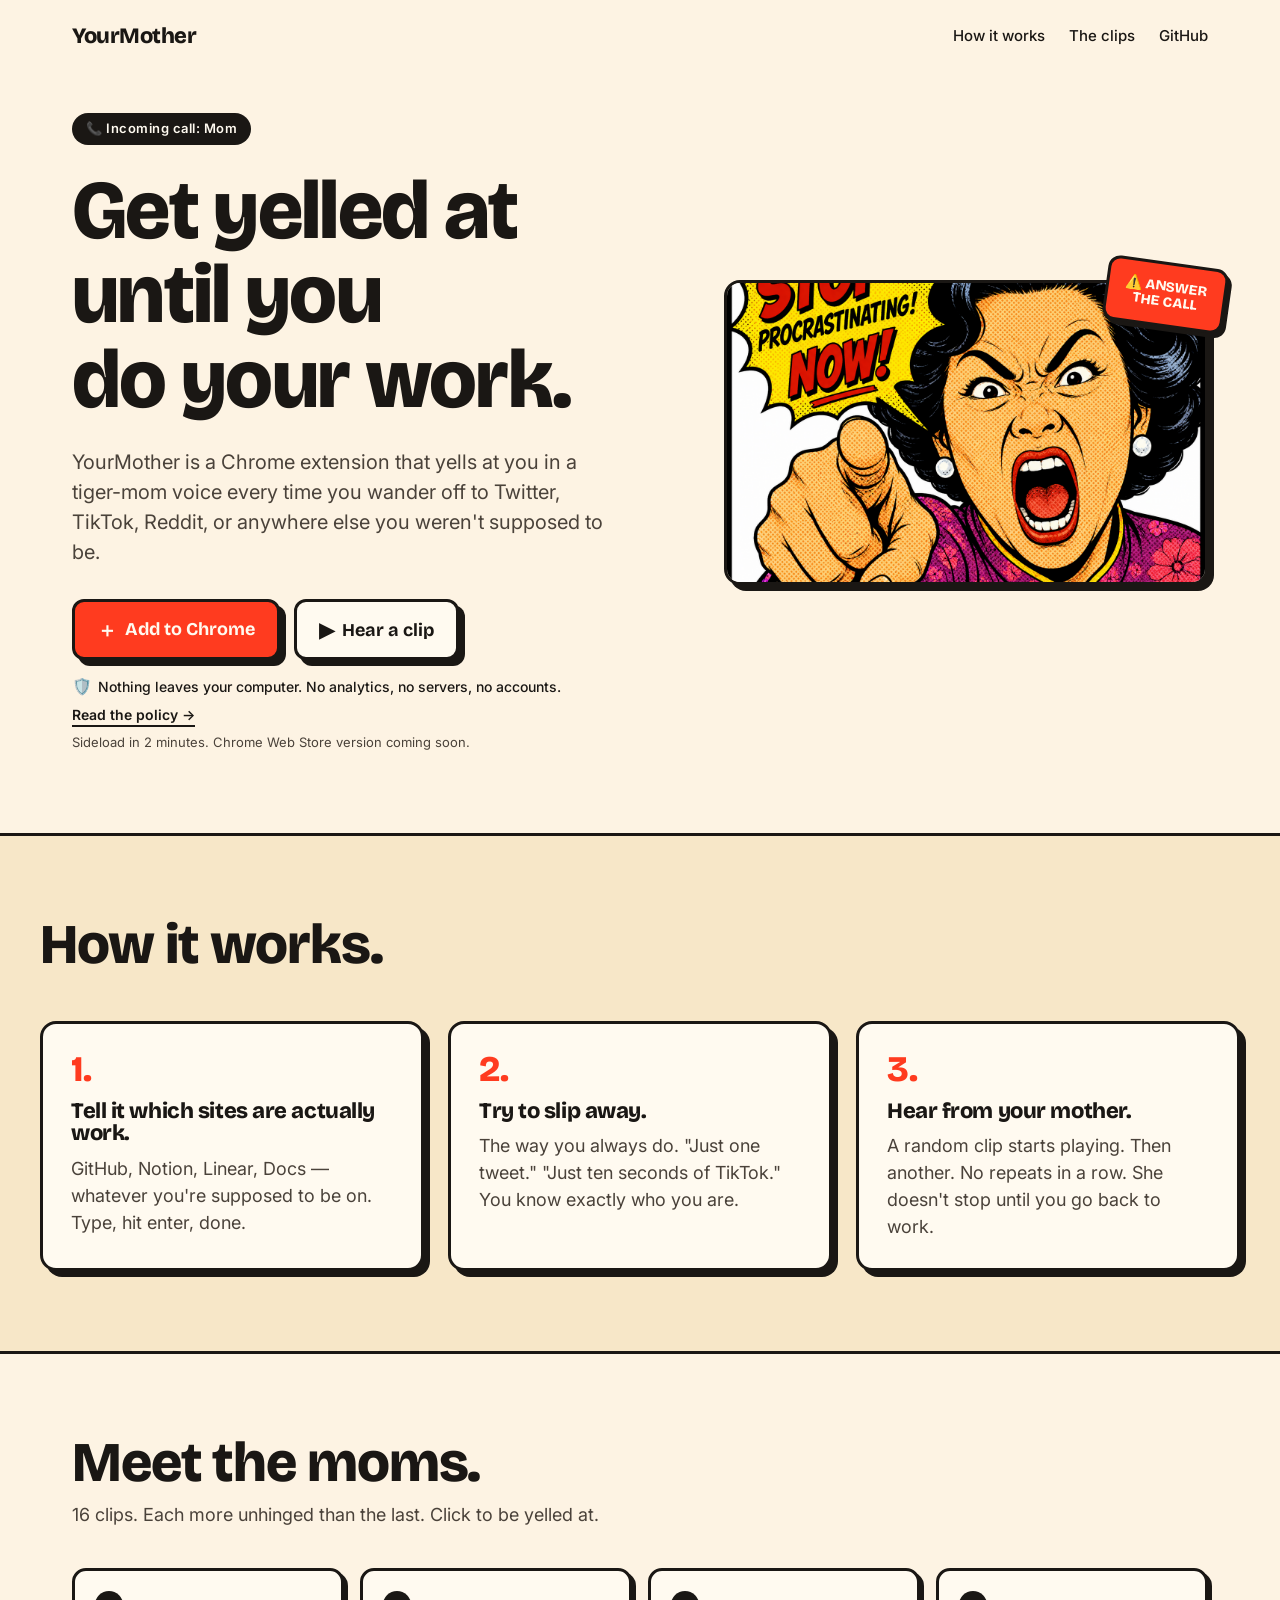
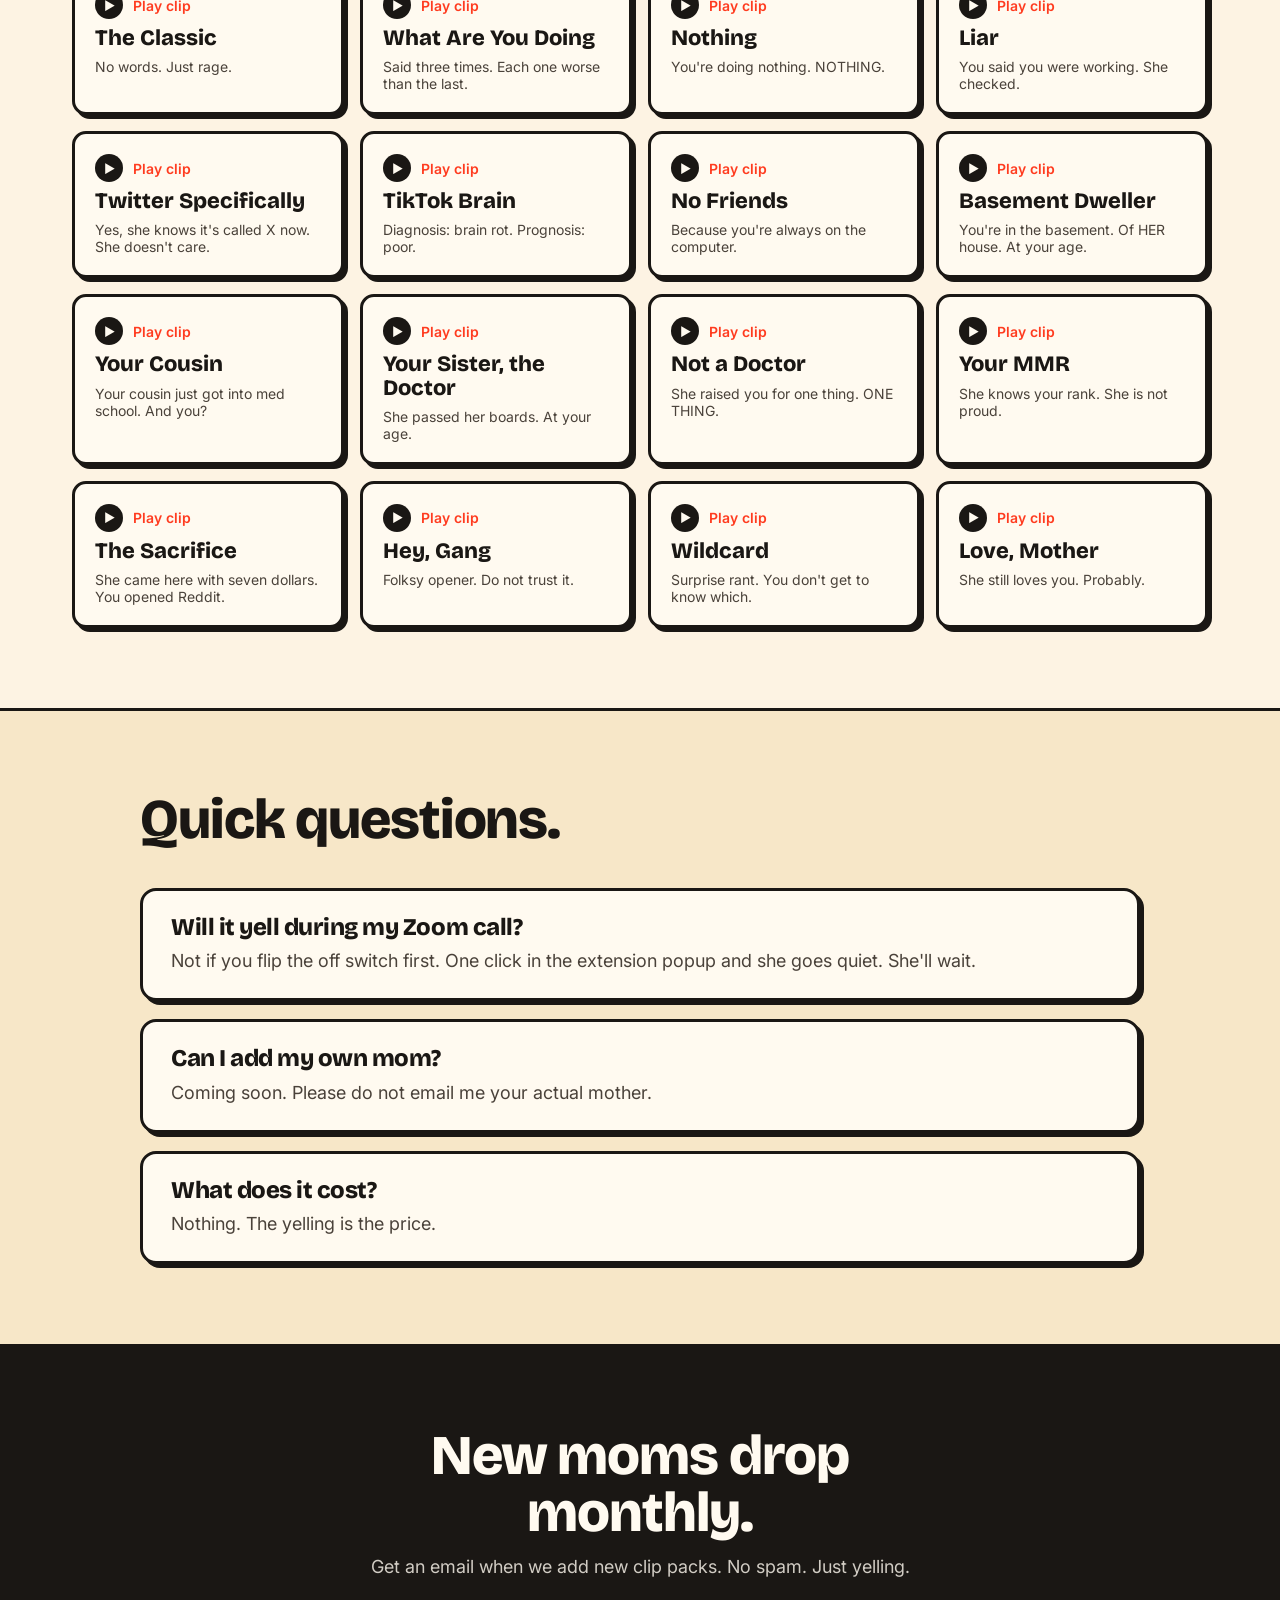
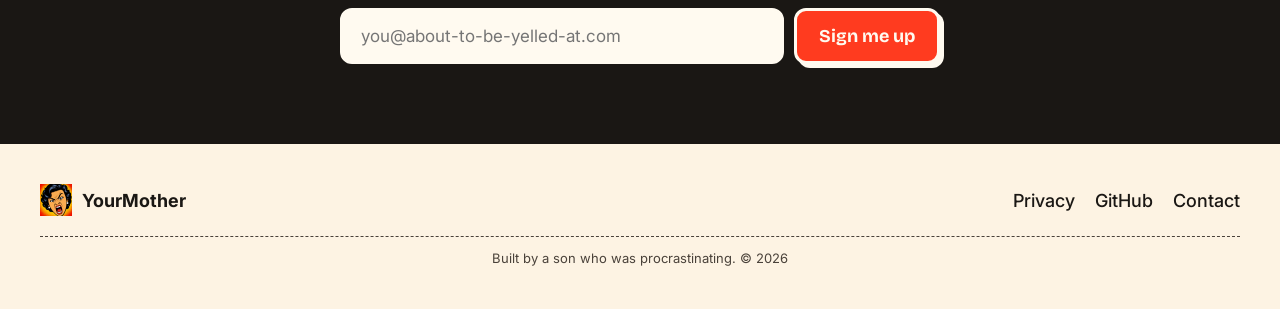
==== index.html @ dad6f98c "faq: swap 'is this real' for 'will it yell during my Zoom call' The 'is this real' question wasn't a" ====
<!doctype html>
<html lang="en">
<head>
  <meta charset="utf-8" />
  <meta name="viewport" content="width=device-width, initial-scale=1" />
  <title>YourMother — Get yelled at until you do your work</title>
  <meta name="description" content="A Chrome extension that yells at you in a tiger-mom voice every time you switch to Twitter, TikTok, Reddit, or anywhere else you weren't supposed to be." />

  <meta property="og:title" content="YourMother — Get yelled at until you do your work" />
  <meta property="og:description" content="A Chrome extension that yells at you in a tiger-mom voice whenever you wander off-task." />
  <meta property="og:image" content="img/og-image.png" />
  <meta property="og:type" content="website" />
  <meta name="twitter:card" content="summary_large_image" />

  <link rel="icon" type="image/png" href="img/favicon.png" />
  <link rel="preconnect" href="https://fonts.googleapis.com" />
  <link rel="preconnect" href="https://fonts.gstatic.com" crossorigin />
  <link href="https://fonts.googleapis.com/css2?family=Bricolage+Grotesque:opsz,wght@12..96,400;12..96,600;12..96,800&family=Inter:wght@400;500;600&display=swap" rel="stylesheet" />

  <link rel="stylesheet" href="styles.css" />
</head>
<body>

  <header class="nav">
    <a href="/" class="wordmark">YourMother</a>
    <nav class="nav-links">
      <a href="#how">How it works</a>
      <a href="#clips">The clips</a>
      <a href="https://github.com/romeohazel/yourmother" target="_blank" rel="noopener">GitHub</a>
    </nav>
  </header>

  <main>

    <section class="hero">
      <div class="hero-text">
        <div class="eyebrow">📞 Incoming call: Mom</div>
        <h1>Get yelled at until you<br/>do your work.</h1>
        <p class="lede">YourMother is a Chrome extension that yells at you in a tiger-mom voice every time you wander off to Twitter, TikTok, Reddit, or anywhere else you weren't supposed to be.</p>
        <div class="cta-row">
          <a class="btn btn-primary" href="https://github.com/romeohazel/yourmother/blob/main/INSTALL.md" target="_blank" rel="noopener">
            <span class="btn-icon">＋</span> Add to Chrome
          </a>
          <button class="btn btn-secondary" id="hero-play" type="button">
            <span class="btn-icon">▶</span> Hear a clip
          </button>
        </div>
        <p class="cta-reassure"><span class="shield">🛡️</span> Nothing leaves your computer. No analytics, no servers, no accounts. <a href="privacy.html">Read the policy →</a></p>
        <p class="cta-note">Sideload in 2 minutes. Chrome Web Store version coming soon.</p>
      </div>
      <div class="hero-art">
        <img src="img/screenshot.png" alt="YourMother extension popup showing approved sites list" />
        <div class="hero-sticker">⚠️ ANSWER<br/>THE CALL</div>
      </div>
    </section>

    <section class="how" id="how">
      <h2>How it works.</h2>
      <ol class="steps">
        <li>
          <span class="step-num">1.</span>
          <h3>Tell it which sites are actually work.</h3>
          <p>GitHub, Notion, Linear, Docs — whatever you're supposed to be on. Type, hit enter, done.</p>
        </li>
        <li>
          <span class="step-num">2.</span>
          <h3>Try to slip away.</h3>
          <p>The way you always do. "Just one tweet." "Just ten seconds of TikTok." You know exactly who you are.</p>
        </li>
        <li>
          <span class="step-num">3.</span>
          <h3>Hear from your mother.</h3>
          <p>A random clip starts playing. Then another. No repeats in a row. She doesn't stop until you go back to work.</p>
        </li>
      </ol>
    </section>

    <section class="clips" id="clips">
      <div class="clips-head">
        <h2>Meet the moms.</h2>
        <p>16 clips. Each more unhinged than the last. Click to be yelled at.</p>
      </div>
      <div class="clip-grid" id="clip-grid">
        <!-- populated by script.js -->
      </div>
    </section>

    <section class="faq" id="faq">
      <div class="faq-inner">
        <h2>Quick questions.</h2>
        <div class="faq-list">
          <div class="faq-item">
            <h3>Will it yell during my Zoom call?</h3>
            <p>Not if you flip the off switch first. One click in the extension popup and she goes quiet. She'll wait.</p>
          </div>
          <div class="faq-item">
            <h3>Can I add my own mom?</h3>
            <p>Coming soon. Please do not email me your actual mother.</p>
          </div>
          <div class="faq-item">
            <h3>What does it cost?</h3>
            <p>Nothing. The yelling is the price.</p>
          </div>
        </div>
      </div>
    </section>

    <section class="signup">
      <div class="signup-inner">
        <h2>New moms drop monthly.</h2>
        <p>Get an email when we add new clip packs. No spam. Just yelling.</p>
        <form id="signup-form" class="signup-form" novalidate>
          <label for="email" class="sr-only">Email address</label>
          <input id="email" name="email" type="email" placeholder="you@about-to-be-yelled-at.com" required />
          <button type="submit" class="btn btn-primary">Sign me up</button>
        </form>
        <p class="signup-success" id="signup-success" hidden>You're in the rotation. She'll be in touch.</p>
      </div>
    </section>

  </main>

  <footer class="footer">
    <div class="footer-inner">
      <div class="footer-brand">
        <img src="img/icon.png" alt="" width="32" height="32" />
        <span>YourMother</span>
      </div>
      <nav class="footer-links">
        <a href="privacy.html">Privacy</a>
        <a href="https://github.com/romeohazel/yourmother" target="_blank" rel="noopener">GitHub</a>
        <a href="mailto:romeobrwn06@gmail.com">Contact</a>
      </nav>
      <p class="footer-fineprint">Built by a son who was procrastinating. © <span id="year"></span></p>
    </div>
  </footer>

  <audio id="audio-player" preload="none"></audio>
  <script src="script.js" defer></script>
</body>
</html>
---- styles.css ----
:root {
  --cream: #fdf3e3;
  --cream-deep: #f7e7c8;
  --ink: #1a1714;
  --ink-soft: #4a423a;
  --alert: #ff3b1f;
  --alert-dark: #d52a10;
  --paper: #fffaf0;
  --rule: #1a1714;
  --shadow: 6px 6px 0 var(--ink);
}

* { box-sizing: border-box; }

html, body {
  margin: 0;
  padding: 0;
  background: var(--cream);
  color: var(--ink);
  font-family: "Inter", system-ui, -apple-system, "Segoe UI", sans-serif;
  font-size: 18px;
  line-height: 1.5;
  -webkit-font-smoothing: antialiased;
}

img { max-width: 100%; height: auto; display: block; }

a { color: var(--ink); text-decoration: underline; text-decoration-thickness: 2px; text-underline-offset: 3px; }
a:hover { color: var(--alert); }

h1, h2, h3 {
  font-family: "Bricolage Grotesque", "Inter", sans-serif;
  font-weight: 800;
  line-height: 1.02;
  letter-spacing: -0.02em;
  margin: 0;
}

.sr-only {
  position: absolute; width: 1px; height: 1px; padding: 0; margin: -1px;
  overflow: hidden; clip: rect(0,0,0,0); white-space: nowrap; border: 0;
}

/* ---------- nav ---------- */
.nav {
  display: flex;
  align-items: center;
  justify-content: space-between;
  padding: 20px 32px;
  max-width: 1200px;
  margin: 0 auto;
}
.wordmark {
  font-family: "Bricolage Grotesque", sans-serif;
  font-weight: 800;
  font-size: 22px;
  text-decoration: none;
  letter-spacing: -0.02em;
}
.nav-links { display: flex; gap: 24px; font-size: 15px; font-weight: 500; }
.nav-links a { text-decoration: none; }
.nav-links a:hover { color: var(--alert); }

/* ---------- hero ---------- */
.hero {
  max-width: 1200px;
  margin: 0 auto;
  padding: 40px 32px 80px;
  display: grid;
  grid-template-columns: 1.1fr 0.9fr;
  gap: 60px;
  align-items: center;
}
.eyebrow {
  display: inline-block;
  background: var(--ink);
  color: var(--paper);
  padding: 6px 14px;
  border-radius: 999px;
  font-size: 13px;
  font-weight: 600;
  letter-spacing: 0.04em;
  margin-bottom: 24px;
}
.hero h1 {
  font-size: clamp(48px, 6.5vw, 88px);
  margin-bottom: 24px;
}
.lede {
  font-size: 20px;
  color: var(--ink-soft);
  max-width: 540px;
  margin: 0 0 32px;
}
.cta-row {
  display: flex;
  flex-wrap: wrap;
  gap: 14px;
  margin-bottom: 14px;
}
.cta-reassure {
  display: flex;
  align-items: center;
  flex-wrap: wrap;
  gap: 6px;
  font-size: 14px;
  font-weight: 500;
  color: var(--ink);
  margin: 0 0 6px;
  max-width: 540px;
}
.cta-reassure .shield { font-size: 16px; }
.cta-reassure a {
  text-decoration: none;
  border-bottom: 2px solid var(--ink);
  font-weight: 600;
}
.cta-reassure a:hover { color: var(--alert); border-color: var(--alert); }

.cta-note {
  font-size: 13px;
  color: var(--ink-soft);
  margin: 0;
}

.btn {
  display: inline-flex;
  align-items: center;
  gap: 8px;
  font-family: "Bricolage Grotesque", sans-serif;
  font-size: 18px;
  font-weight: 700;
  padding: 14px 22px;
  border: 3px solid var(--ink);
  border-radius: 12px;
  cursor: pointer;
  text-decoration: none;
  transition: transform 0.08s ease, box-shadow 0.08s ease;
  box-shadow: var(--shadow);
  background: var(--paper);
  color: var(--ink);
}
.btn:hover { transform: translate(-2px, -2px); box-shadow: 8px 8px 0 var(--ink); color: var(--ink); }
.btn:active { transform: translate(2px, 2px); box-shadow: 2px 2px 0 var(--ink); }
.btn-primary { background: var(--alert); color: var(--paper); }
.btn-primary:hover { color: var(--paper); background: var(--alert-dark); }
.btn-secondary { background: var(--paper); }
.btn-icon { font-size: 20px; line-height: 1; }

.hero-art {
  position: relative;
}
.hero-art img {
  border: 3px solid var(--ink);
  border-radius: 16px;
  box-shadow: var(--shadow);
  background: var(--paper);
}
.hero-sticker {
  position: absolute;
  top: -18px;
  right: -18px;
  background: var(--alert);
  color: var(--paper);
  font-family: "Bricolage Grotesque", sans-serif;
  font-weight: 800;
  font-size: 14px;
  text-align: center;
  padding: 14px 16px;
  border: 3px solid var(--ink);
  border-radius: 12px;
  transform: rotate(8deg);
  box-shadow: 4px 4px 0 var(--ink);
  line-height: 1.1;
}

/* ---------- how it works ---------- */
.how {
  background: var(--cream-deep);
  border-top: 3px solid var(--ink);
  border-bottom: 3px solid var(--ink);
  padding: 80px 32px;
}
.how h2 {
  font-size: clamp(36px, 4.5vw, 56px);
  margin: 0 auto 48px;
  max-width: 1200px;
}
.steps {
  list-style: none;
  padding: 0;
  margin: 0 auto;
  max-width: 1200px;
  display: grid;
  grid-template-columns: repeat(3, 1fr);
  gap: 24px;
}
.steps li {
  background: var(--paper);
  border: 3px solid var(--ink);
  border-radius: 16px;
  padding: 28px;
  box-shadow: var(--shadow);
}
.step-num {
  display: inline-block;
  font-family: "Bricolage Grotesque", sans-serif;
  font-weight: 800;
  font-size: 36px;
  color: var(--alert);
  line-height: 1;
  margin-bottom: 12px;
}
.steps h3 { font-size: 22px; margin: 0 0 10px; }
.steps p { margin: 0; color: var(--ink-soft); }

/* ---------- clips ---------- */
.clips { max-width: 1200px; margin: 0 auto; padding: 80px 32px; }
.clips-head { margin-bottom: 40px; }
.clips-head h2 { font-size: clamp(36px, 4.5vw, 56px); margin-bottom: 10px; }
.clips-head p { color: var(--ink-soft); margin: 0; }
.clip-grid {
  display: grid;
  grid-template-columns: repeat(4, 1fr);
  gap: 16px;
}
.clip-card {
  background: var(--paper);
  border: 3px solid var(--ink);
  border-radius: 14px;
  padding: 20px;
  text-align: left;
  cursor: pointer;
  font-family: inherit;
  color: inherit;
  box-shadow: 4px 4px 0 var(--ink);
  transition: transform 0.08s ease, box-shadow 0.08s ease, background 0.15s ease;
  display: flex;
  flex-direction: column;
  gap: 8px;
  min-height: 140px;
}
.clip-card:hover { transform: translate(-2px, -2px); box-shadow: 6px 6px 0 var(--ink); }
.clip-card:active { transform: translate(2px, 2px); box-shadow: 2px 2px 0 var(--ink); }
.clip-card.playing { background: var(--alert); color: var(--paper); }
.clip-card .play-row {
  display: flex;
  align-items: center;
  gap: 10px;
  font-size: 14px;
  font-weight: 600;
  color: var(--alert);
}
.clip-card.playing .play-row { color: var(--paper); }
.clip-card .play-icon {
  width: 28px;
  height: 28px;
  border-radius: 999px;
  background: var(--ink);
  color: var(--paper);
  display: inline-flex;
  align-items: center;
  justify-content: center;
  font-size: 12px;
}
.clip-card.playing .play-icon { background: var(--paper); color: var(--alert); }
.clip-title { font-family: "Bricolage Grotesque", sans-serif; font-weight: 800; font-size: 22px; line-height: 1.05; }
.clip-teaser { font-size: 14px; color: var(--ink-soft); margin: 0; }
.clip-card.playing .clip-teaser { color: var(--paper); opacity: 0.9; }

/* ---------- faq ---------- */
.faq {
  background: var(--cream-deep);
  border-top: 3px solid var(--ink);
  border-bottom: 3px solid var(--ink);
  padding: 80px 32px;
}
.faq-inner { max-width: 1000px; margin: 0 auto; }
.faq h2 { font-size: clamp(36px, 4.5vw, 56px); margin: 0 0 40px; }
.faq-list { display: flex; flex-direction: column; gap: 18px; }
.faq-item {
  background: var(--paper);
  border: 3px solid var(--ink);
  border-radius: 16px;
  padding: 24px 28px;
  box-shadow: 4px 4px 0 var(--ink);
}
.faq-item h3 { font-size: 24px; margin: 0 0 8px; }
.faq-item p { margin: 0; color: var(--ink-soft); }
.faq-item code { background: var(--cream-deep); padding: 1px 6px; border-radius: 4px; font-size: 0.9em; }

/* ---------- signup ---------- */
.signup {
  background: var(--ink);
  color: var(--paper);
  padding: 80px 32px;
  text-align: center;
}
.signup-inner { max-width: 600px; margin: 0 auto; }
.signup h2 { font-size: clamp(36px, 4.5vw, 56px); margin-bottom: 12px; }
.signup p { margin: 0 0 28px; opacity: 0.8; }
.signup-form { display: flex; gap: 10px; flex-wrap: wrap; justify-content: center; }
.signup-form input[type="email"] {
  flex: 1 1 280px;
  font-family: inherit;
  font-size: 17px;
  padding: 14px 18px;
  border: 3px solid var(--paper);
  border-radius: 12px;
  background: var(--paper);
  color: var(--ink);
}
.signup-form input[type="email"]:focus { outline: 3px solid var(--alert); outline-offset: 2px; }
.signup-form .btn { box-shadow: 4px 4px 0 var(--paper); border-color: var(--paper); }
.signup-form .btn:hover { box-shadow: 6px 6px 0 var(--paper); }
.signup-success { margin-top: 20px; font-weight: 600; color: var(--alert); }

/* ---------- footer ---------- */
.footer { padding: 40px 32px; }
.footer-inner {
  max-width: 1200px;
  margin: 0 auto;
  display: flex;
  flex-wrap: wrap;
  align-items: center;
  justify-content: space-between;
  gap: 20px;
}
.footer-brand { display: flex; align-items: center; gap: 10px; font-weight: 700; }
.footer-links { display: flex; gap: 20px; }
.footer-links a { text-decoration: none; font-weight: 500; }
.footer-fineprint { font-size: 13px; color: var(--ink-soft); width: 100%; margin: 0; text-align: center; padding-top: 12px; border-top: 1px dashed var(--ink-soft); }

/* ---------- responsive ---------- */
@media (max-width: 900px) {
  .hero { grid-template-columns: 1fr; gap: 40px; padding-top: 20px; padding-bottom: 60px; }
  .hero-art { order: -1; max-width: 420px; }
  .hero-sticker { right: 10px; top: -14px; }
  .steps { grid-template-columns: 1fr; }
  .clip-grid { grid-template-columns: repeat(2, 1fr); }
}

@media (max-width: 540px) {
  body { font-size: 17px; }
  .nav { padding: 16px 20px; }
  .nav-links { gap: 14px; font-size: 14px; }
  .hero { padding: 20px 20px 50px; }
  .hero h1 br { display: none; }
  .how, .clips, .signup { padding-left: 20px; padding-right: 20px; padding-top: 60px; padding-bottom: 60px; }
  .clip-grid { grid-template-columns: 1fr; }
  .footer { padding: 30px 20px; }
}
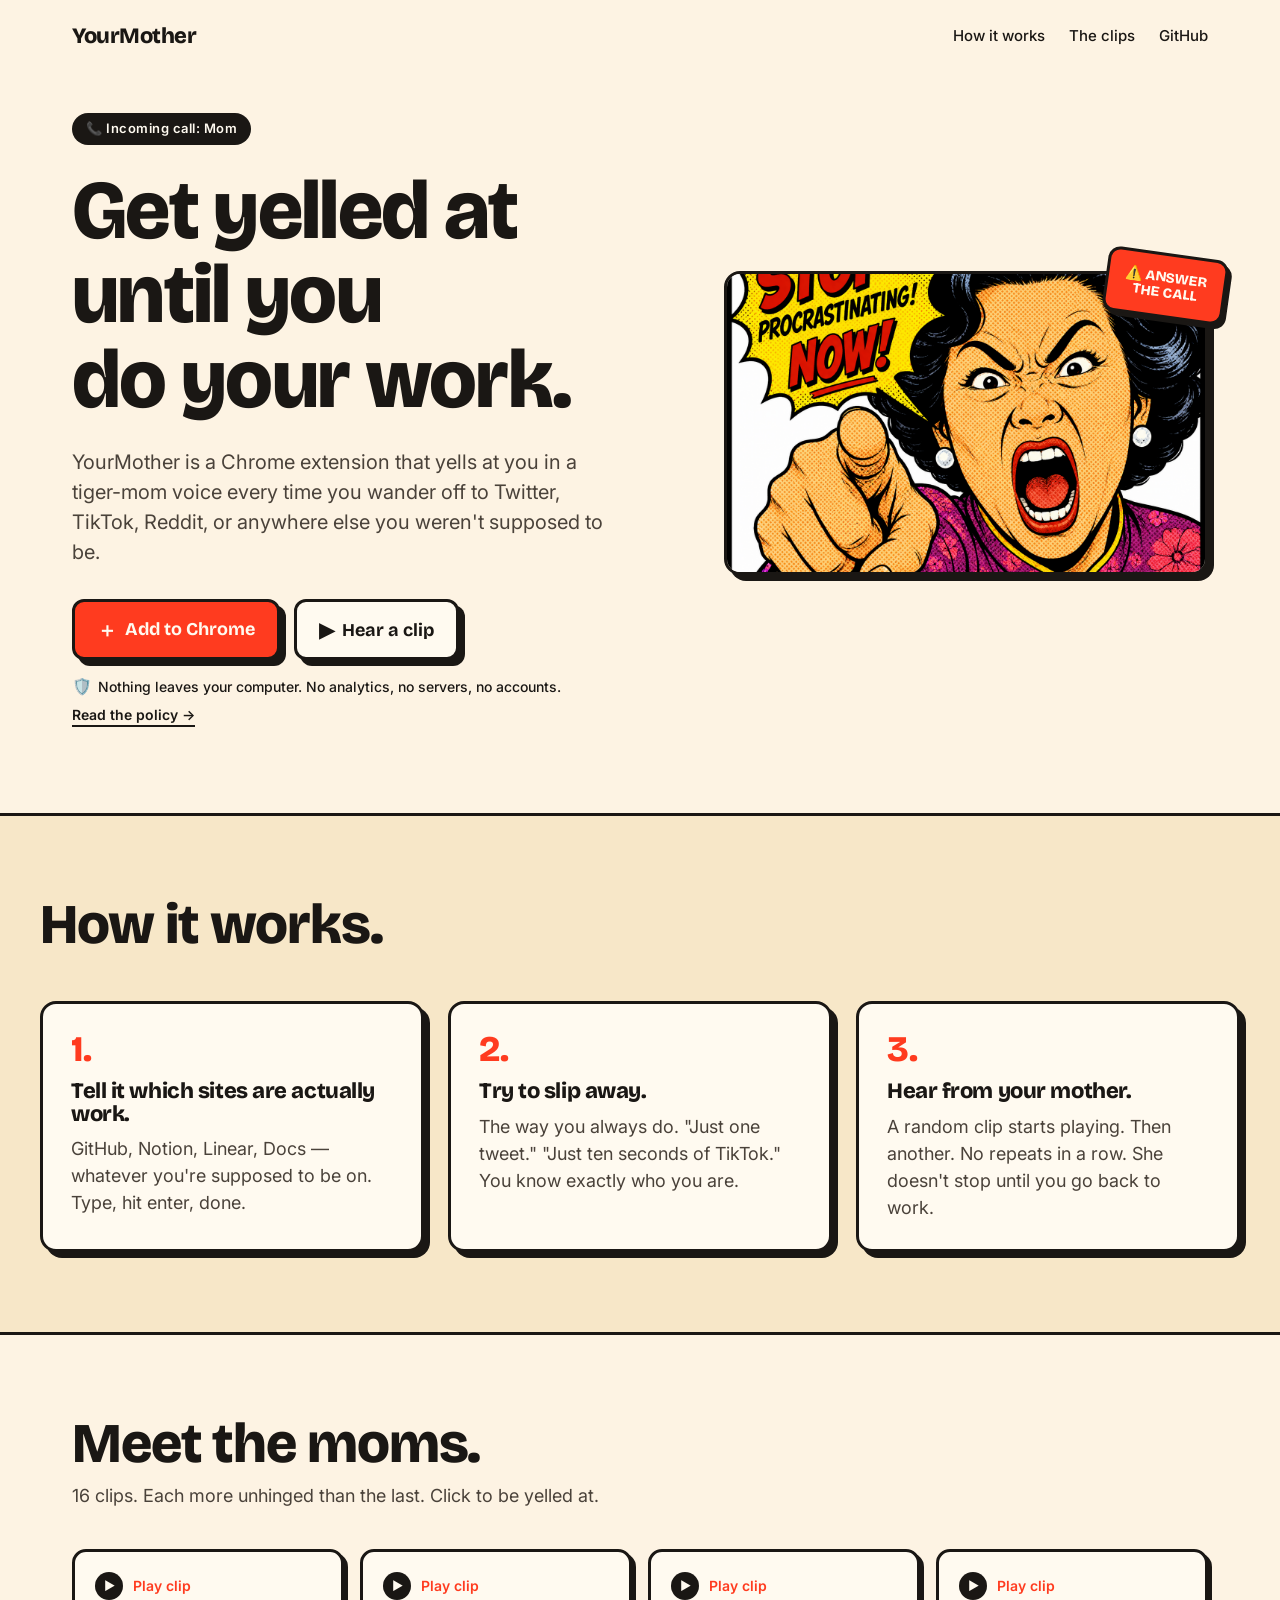
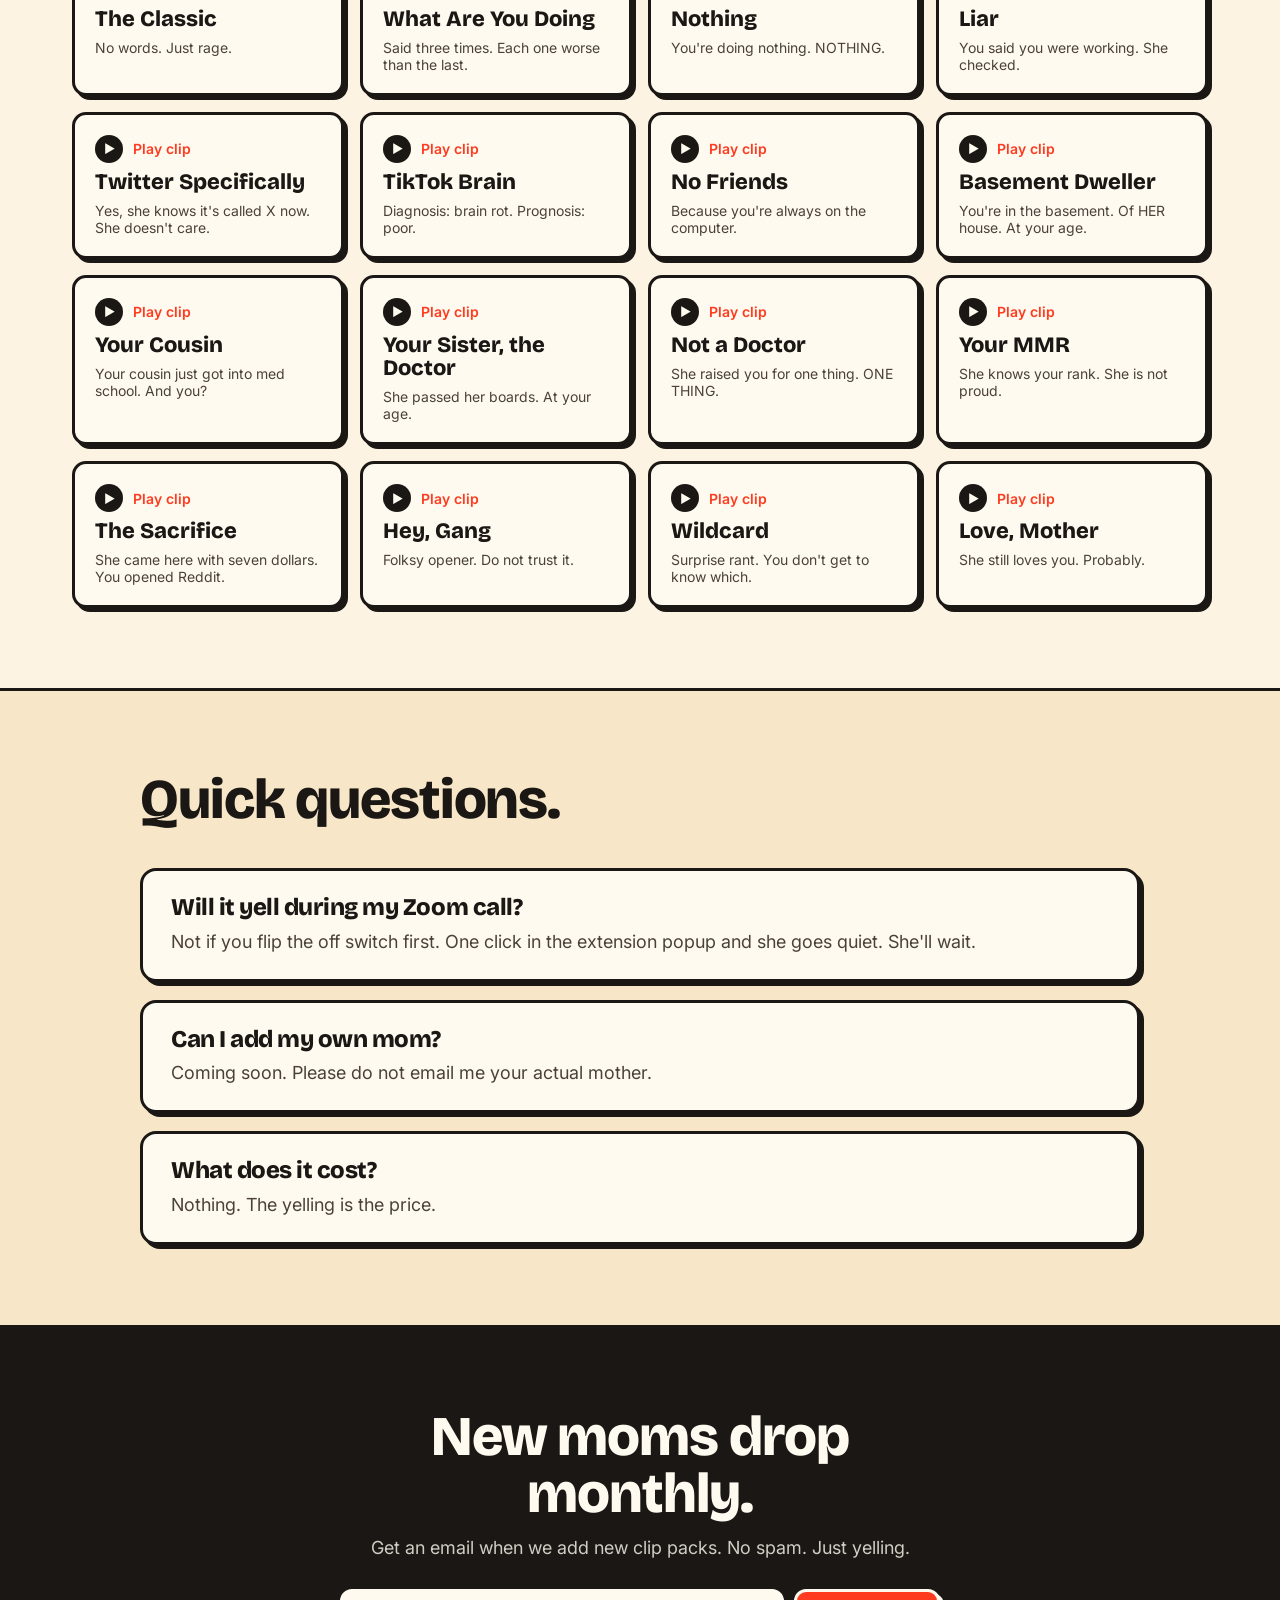
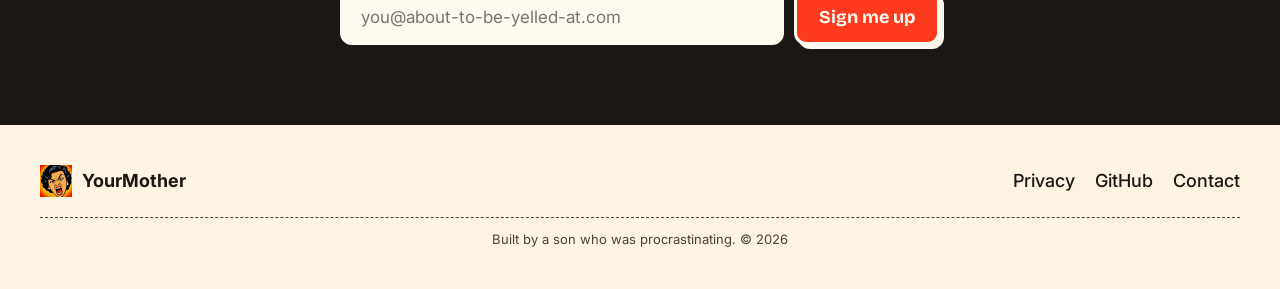
==== commit 24e25a55: "hero: wire Add to Chrome CTA to Chrome Web Store listing, remove coming-soon note Co-Authored-By: Cl" ====
--- a/index.html
+++ b/index.html
@@ -38,7 +38,7 @@
         <h1>Get yelled at until you<br/>do your work.</h1>
         <p class="lede">YourMother is a Chrome extension that yells at you in a tiger-mom voice every time you wander off to Twitter, TikTok, Reddit, or anywhere else you weren't supposed to be.</p>
         <div class="cta-row">
-          <a class="btn btn-primary" href="https://github.com/romeohazel/yourmother/blob/main/INSTALL.md" target="_blank" rel="noopener">
+          <a class="btn btn-primary" href="https://chromewebstore.google.com/detail/yourmother/naccpanjmihopbdikkeaojgdabinmkkk" target="_blank" rel="noopener">
             <span class="btn-icon">＋</span> Add to Chrome
           </a>
           <button class="btn btn-secondary" id="hero-play" type="button">
@@ -46,7 +46,6 @@
           </button>
         </div>
         <p class="cta-reassure"><span class="shield">🛡️</span> Nothing leaves your computer. No analytics, no servers, no accounts. <a href="privacy.html">Read the policy →</a></p>
-        <p class="cta-note">Sideload in 2 minutes. Chrome Web Store version coming soon.</p>
       </div>
       <div class="hero-art">
         <img src="img/screenshot.png" alt="YourMother extension popup showing approved sites list" />
--- a/styles.css
+++ b/styles.css
@@ -21,7 +21,12 @@
   font-size: 18px;
   line-height: 1.5;
   -webkit-font-smoothing: antialiased;
-}
+  scrollbar-width: none;
+  -ms-overflow-style: none;
+}
+
+html::-webkit-scrollbar,
+body::-webkit-scrollbar { display: none; }
 
 img { max-width: 100%; height: auto; display: block; }
 
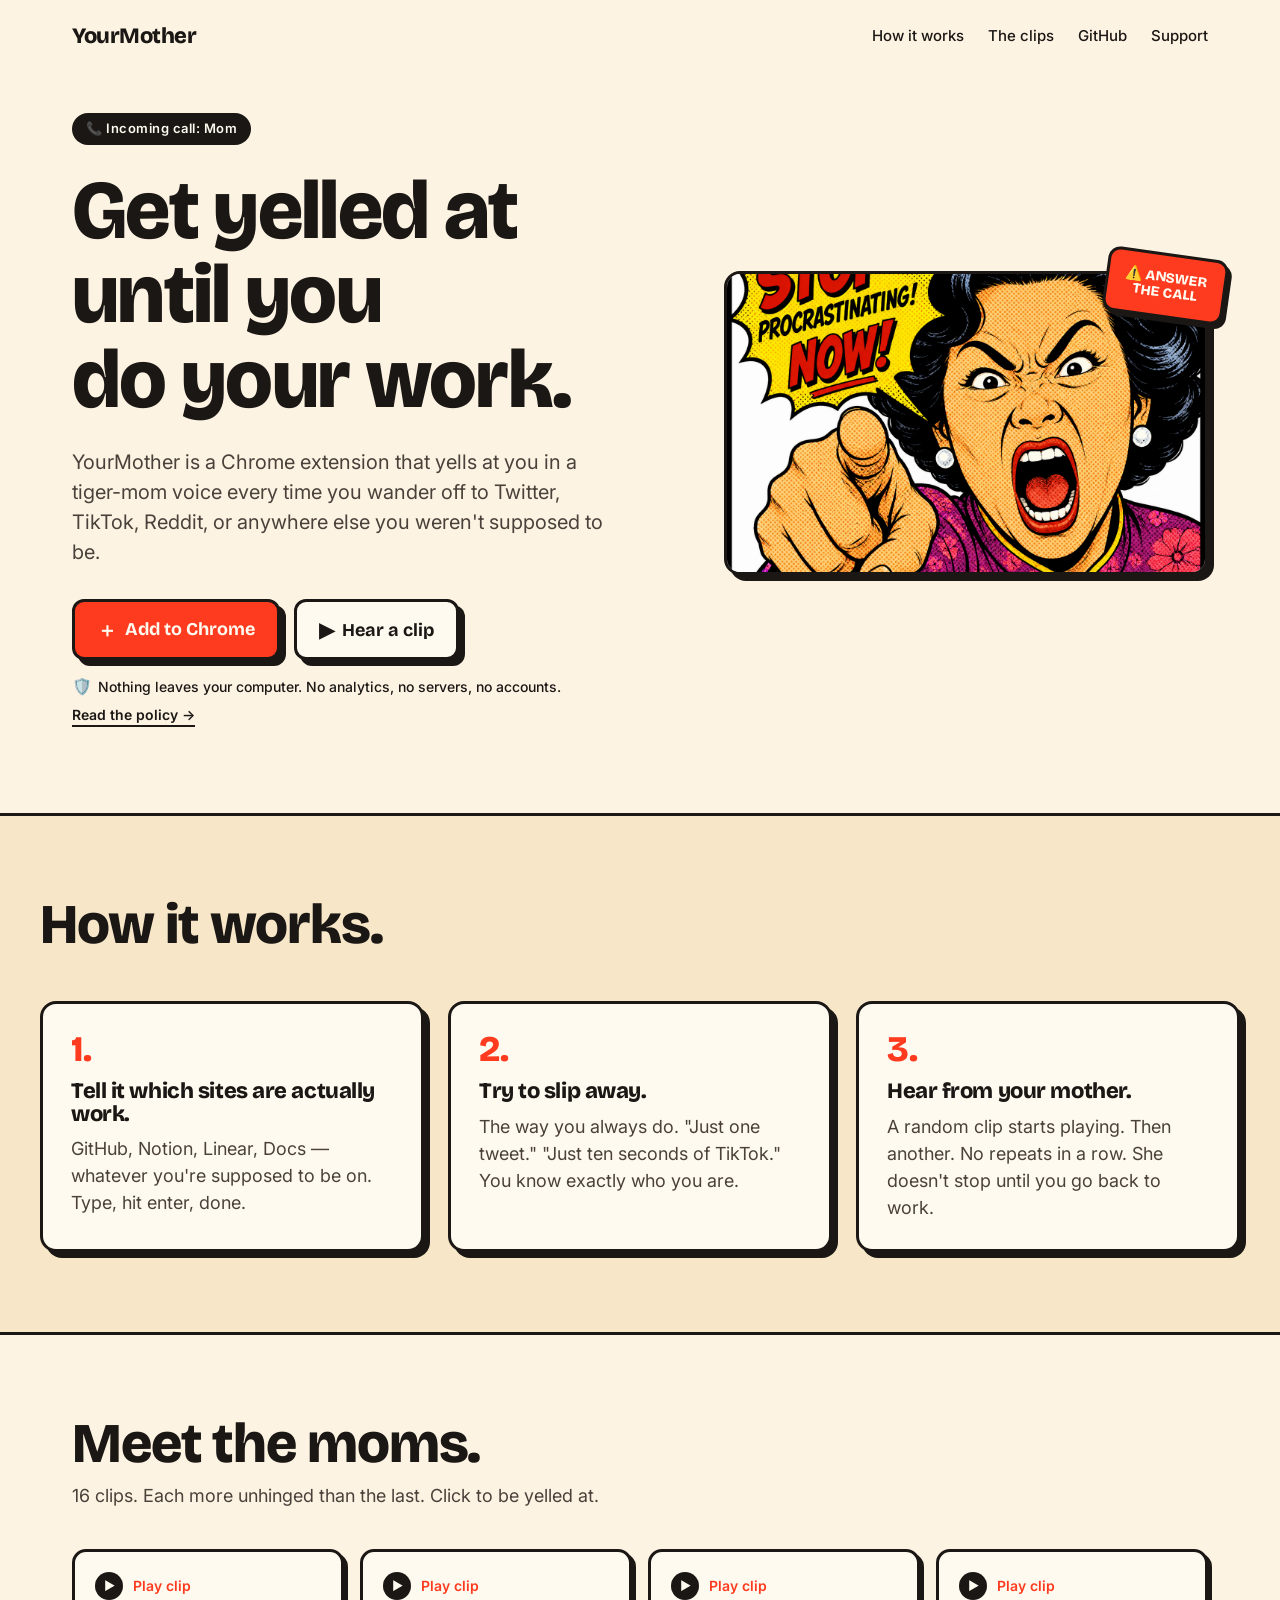
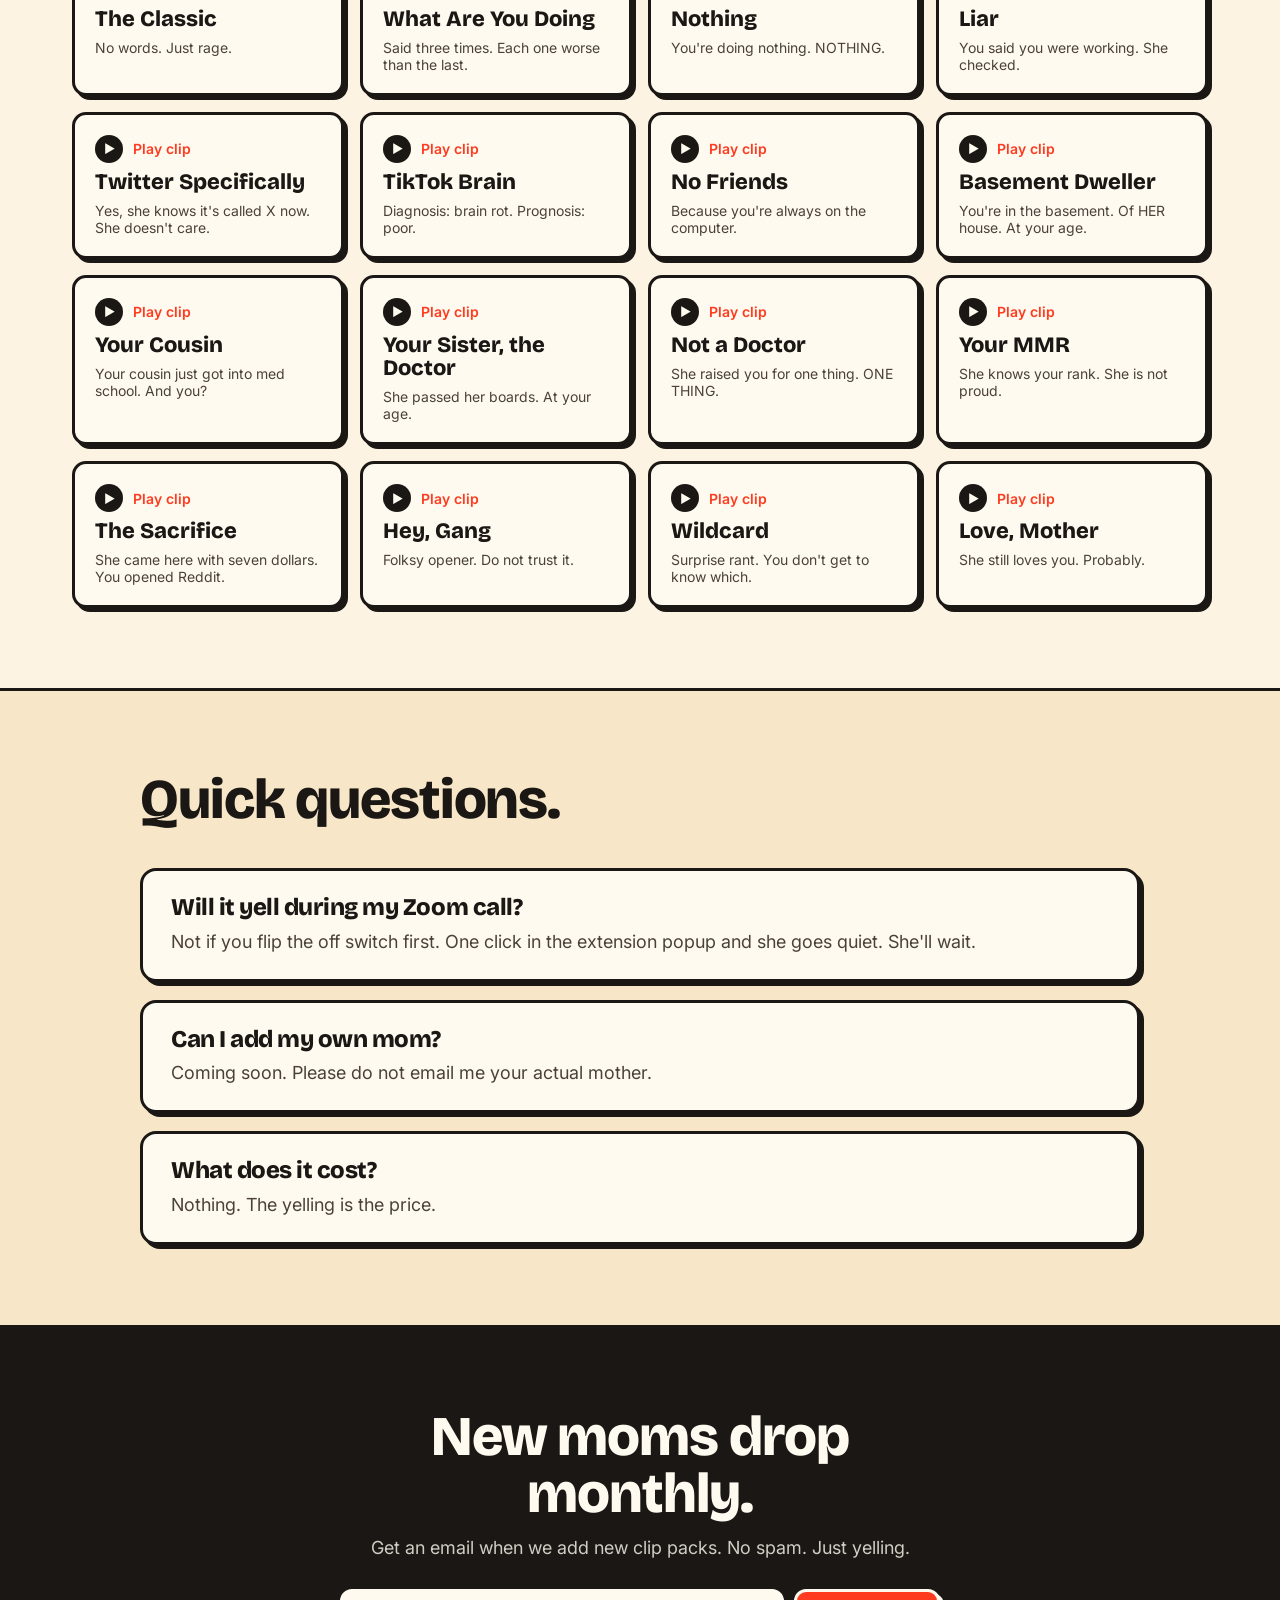
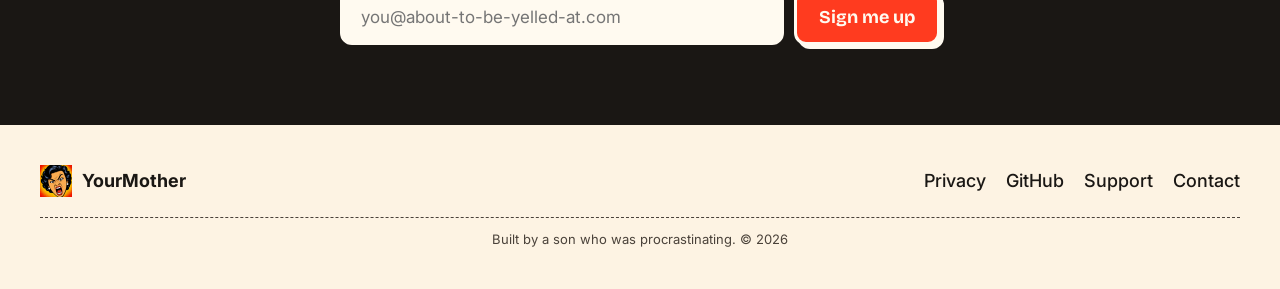
==== commit ef275694: "support: add anonymous public forum page backed by Supabase Co-Authored-By: Claude Sonnet 4.6 <norep" ====
--- a/index.html
+++ b/index.html
@@ -27,6 +27,7 @@
       <a href="#how">How it works</a>
       <a href="#clips">The clips</a>
       <a href="https://github.com/romeohazel/yourmother" target="_blank" rel="noopener">GitHub</a>
+      <a href="support.html">Support</a>
     </nav>
   </header>
 
@@ -128,6 +129,7 @@
       <nav class="footer-links">
         <a href="privacy.html">Privacy</a>
         <a href="https://github.com/romeohazel/yourmother" target="_blank" rel="noopener">GitHub</a>
+        <a href="support.html">Support</a>
         <a href="mailto:romeobrwn06@gmail.com">Contact</a>
       </nav>
       <p class="footer-fineprint">Built by a son who was procrastinating. © <span id="year"></span></p>
--- a/styles.css
+++ b/styles.css
@@ -336,6 +336,106 @@
 .footer-links a { text-decoration: none; font-weight: 500; }
 .footer-fineprint { font-size: 13px; color: var(--ink-soft); width: 100%; margin: 0; text-align: center; padding-top: 12px; border-top: 1px dashed var(--ink-soft); }
 
+/* ---------- support ---------- */
+.nav-active { font-weight: 700; color: var(--alert) !important; }
+
+.support-hero {
+  max-width: 1200px;
+  margin: 0 auto;
+  padding: 48px 32px 56px;
+}
+.support-hero h1 { font-size: clamp(48px, 6vw, 80px); margin-bottom: 16px; }
+.support-hero .lede { margin-bottom: 0; }
+
+.support-layout {
+  max-width: 1200px;
+  margin: 0 auto;
+  padding: 0 32px 80px;
+  display: grid;
+  grid-template-columns: 420px 1fr;
+  gap: 48px;
+  align-items: start;
+}
+
+.support-form-wrap h2,
+.support-feed h2 {
+  font-size: clamp(28px, 3vw, 40px);
+  margin-bottom: 24px;
+}
+
+.support-form-wrap {
+  position: sticky;
+  top: 24px;
+}
+
+.form-group {
+  display: flex;
+  flex-direction: column;
+  gap: 8px;
+  margin-bottom: 20px;
+}
+.form-group label {
+  font-size: 15px;
+  font-weight: 600;
+  letter-spacing: 0.01em;
+}
+.form-group select,
+.form-group input,
+.form-group textarea {
+  font-family: inherit;
+  font-size: 17px;
+  padding: 12px 16px;
+  border: 3px solid var(--ink);
+  border-radius: 12px;
+  background: var(--paper);
+  color: var(--ink);
+  outline: none;
+  transition: box-shadow 0.1s ease;
+  appearance: none;
+}
+.form-group select { background-image: url("data:image/svg+xml,%3Csvg xmlns='http://www.w3.org/2000/svg' width='16' height='16' viewBox='0 0 24 24' fill='none' stroke='%231a1714' stroke-width='3' stroke-linecap='round' stroke-linejoin='round'%3E%3Cpolyline points='6 9 12 15 18 9'/%3E%3C/svg%3E"); background-repeat: no-repeat; background-position: right 14px center; padding-right: 40px; }
+.form-group select:focus,
+.form-group input:focus,
+.form-group textarea:focus { box-shadow: 4px 4px 0 var(--ink); }
+.form-group textarea { resize: vertical; min-height: 120px; }
+#submit-btn { margin-top: 4px; }
+#submit-btn:disabled { opacity: 0.6; cursor: not-allowed; transform: none; box-shadow: var(--shadow); }
+
+.support-success { color: #16a34a; font-weight: 600; margin: 16px 0 0; }
+.support-error { color: var(--alert); font-weight: 600; margin: 16px 0 0; }
+
+.feed-loading { color: var(--ink-soft); }
+.feed-empty { color: var(--ink-soft); font-style: italic; }
+.feed-item {
+  background: var(--paper);
+  border: 3px solid var(--ink);
+  border-radius: 16px;
+  padding: 22px 24px;
+  box-shadow: 4px 4px 0 var(--ink);
+  margin-bottom: 16px;
+}
+.feed-meta {
+  display: flex;
+  align-items: center;
+  gap: 10px;
+  margin-bottom: 10px;
+}
+.feed-badge {
+  display: inline-block;
+  font-size: 12px;
+  font-weight: 700;
+  letter-spacing: 0.03em;
+  padding: 4px 10px;
+  border-radius: 999px;
+  border: 2px solid var(--ink);
+}
+.feed-badge--bug { background: var(--alert); color: var(--paper); }
+.feed-badge--feature { background: #2563eb; color: #fff; }
+.feed-badge--question { background: #16a34a; color: #fff; }
+.feed-time { font-size: 13px; color: var(--ink-soft); }
+.feed-subject { font-family: "Bricolage Grotesque", sans-serif; font-weight: 800; font-size: 20px; line-height: 1.1; margin: 0 0 8px; }
+.feed-message { font-size: 16px; color: var(--ink-soft); margin: 0; white-space: pre-wrap; word-break: break-word; }
+
 /* ---------- responsive ---------- */
 @media (max-width: 900px) {
   .hero { grid-template-columns: 1fr; gap: 40px; padding-top: 20px; padding-bottom: 60px; }
@@ -343,6 +443,8 @@
   .hero-sticker { right: 10px; top: -14px; }
   .steps { grid-template-columns: 1fr; }
   .clip-grid { grid-template-columns: repeat(2, 1fr); }
+  .support-layout { grid-template-columns: 1fr; }
+  .support-form-wrap { position: static; }
 }
 
 @media (max-width: 540px) {
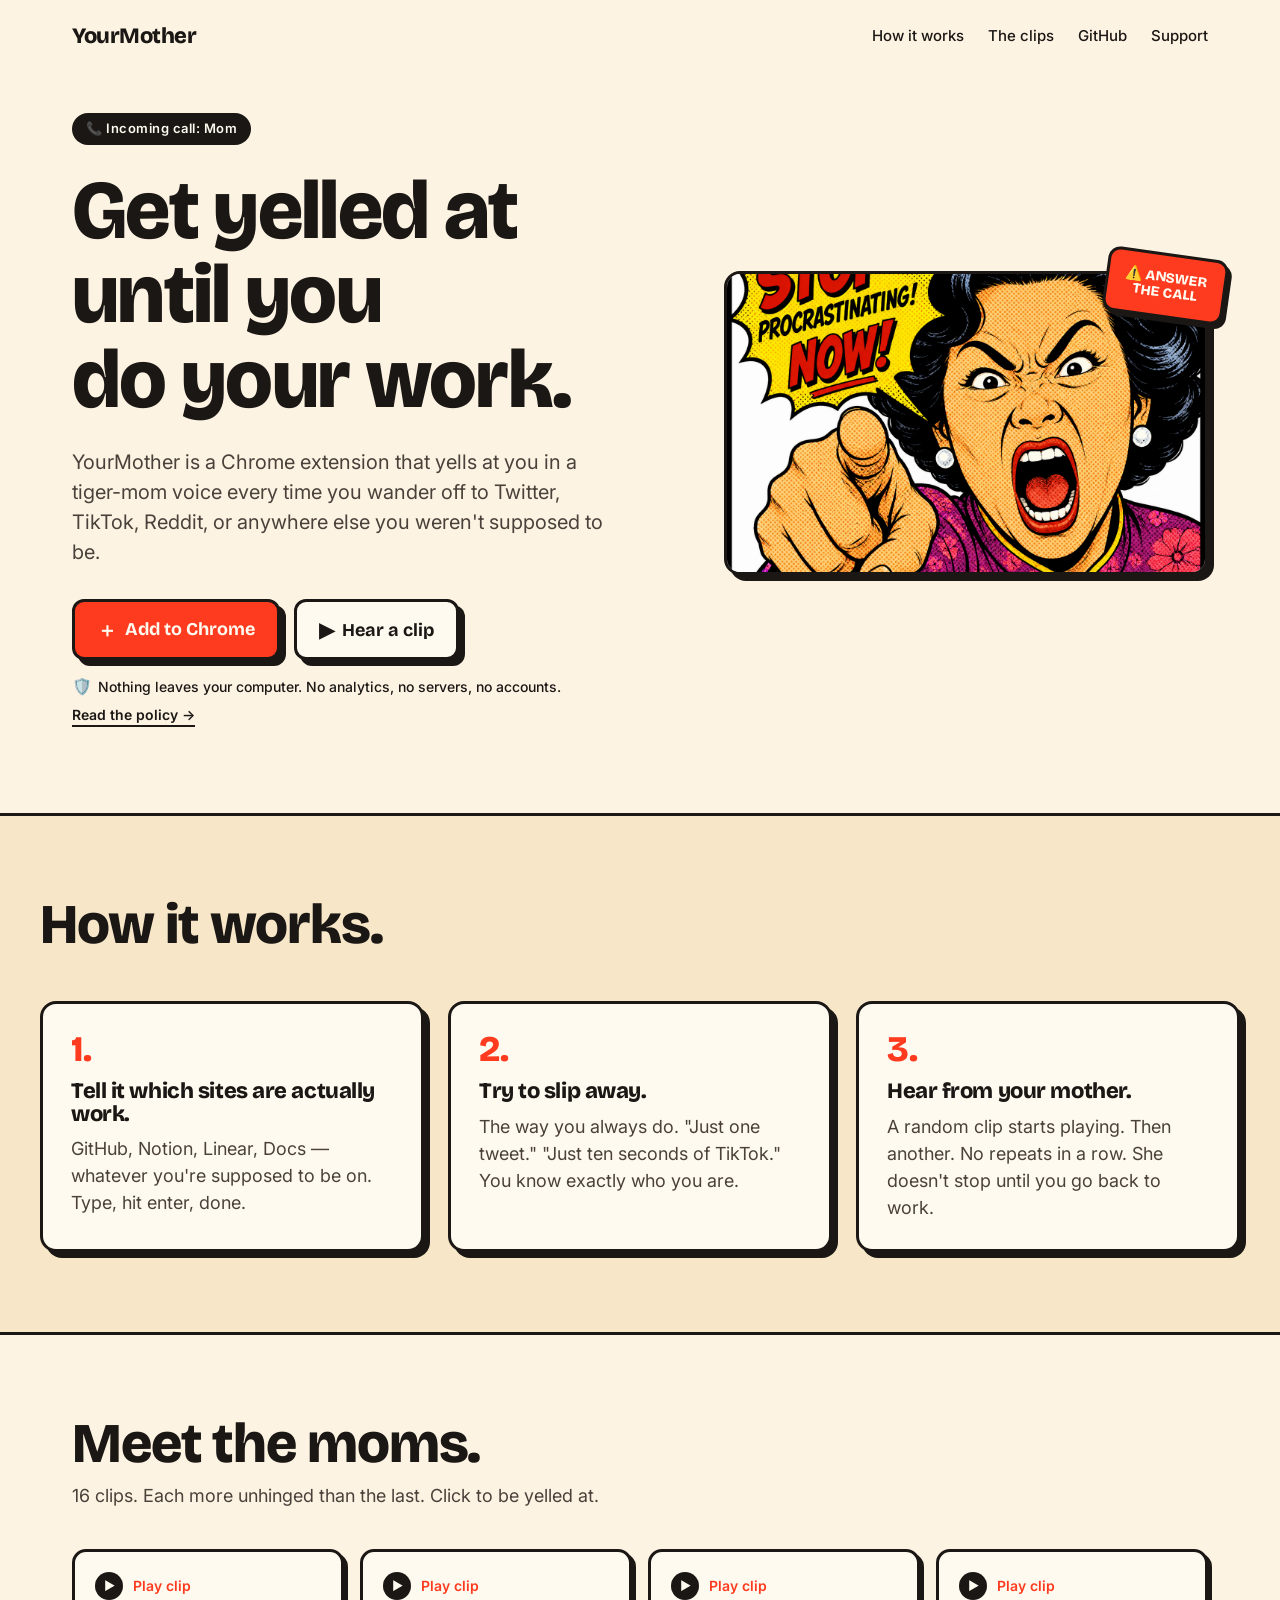
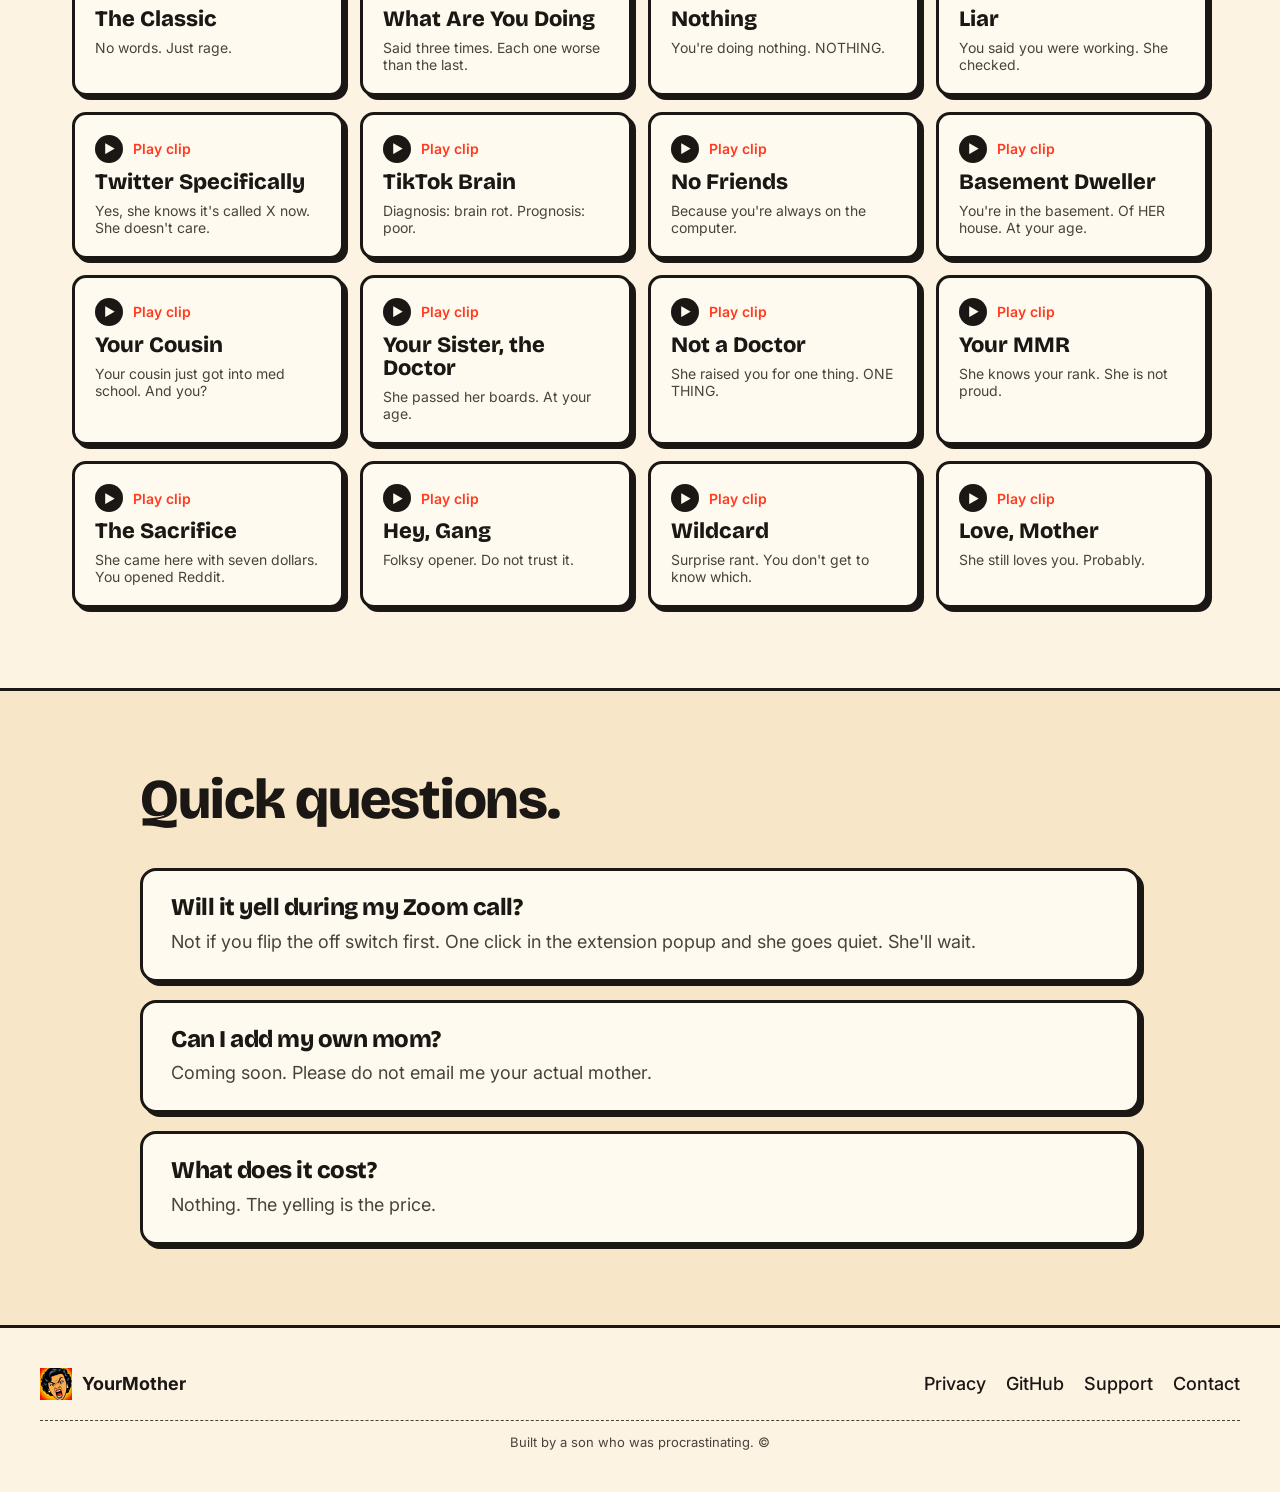
==== commit e06b7377: "index: remove monthly drops signup section Co-Authored-By: Claude Sonnet 4.6 <noreply@anthropic.com>" ====
--- a/index.html
+++ b/index.html
@@ -105,19 +105,6 @@
       </div>
     </section>
 
-    <section class="signup">
-      <div class="signup-inner">
-        <h2>New moms drop monthly.</h2>
-        <p>Get an email when we add new clip packs. No spam. Just yelling.</p>
-        <form id="signup-form" class="signup-form" novalidate>
-          <label for="email" class="sr-only">Email address</label>
-          <input id="email" name="email" type="email" placeholder="you@about-to-be-yelled-at.com" required />
-          <button type="submit" class="btn btn-primary">Sign me up</button>
-        </form>
-        <p class="signup-success" id="signup-success" hidden>You're in the rotation. She'll be in touch.</p>
-      </div>
-    </section>
-
   </main>
 
   <footer class="footer">
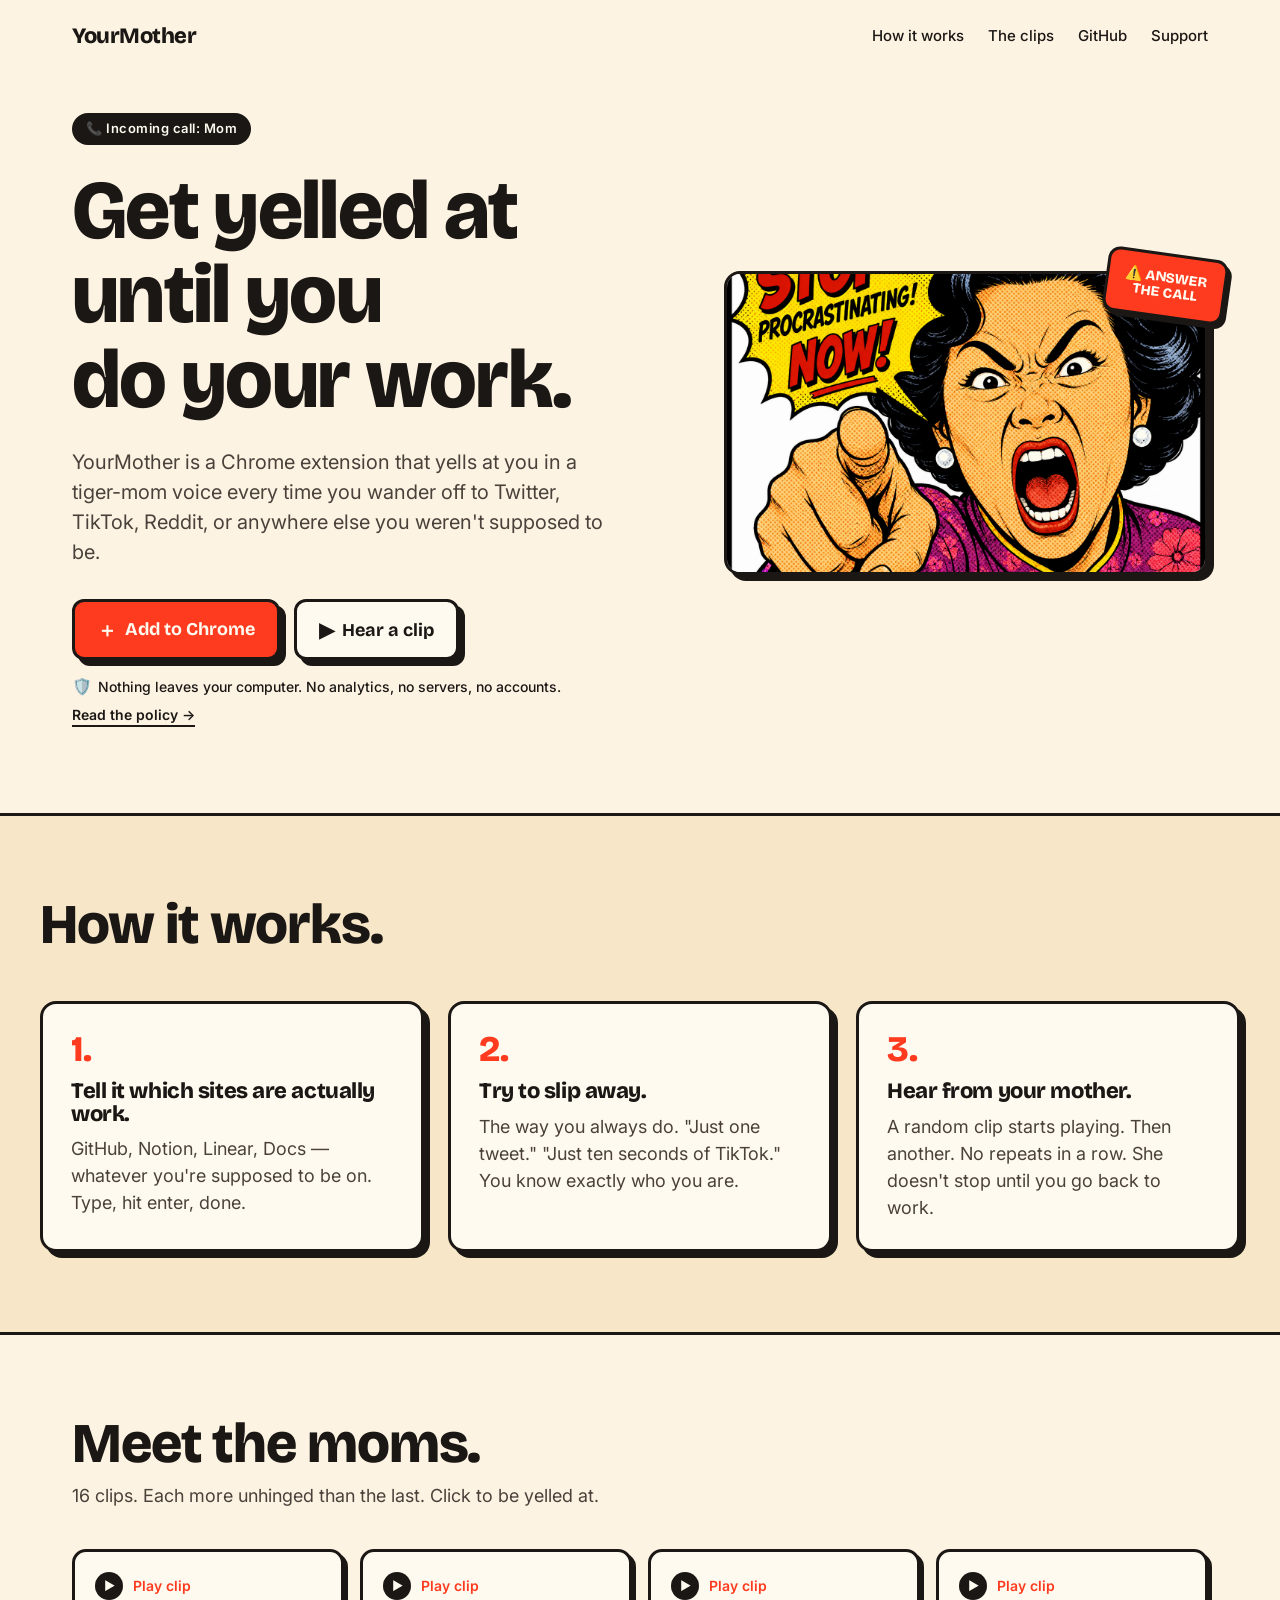
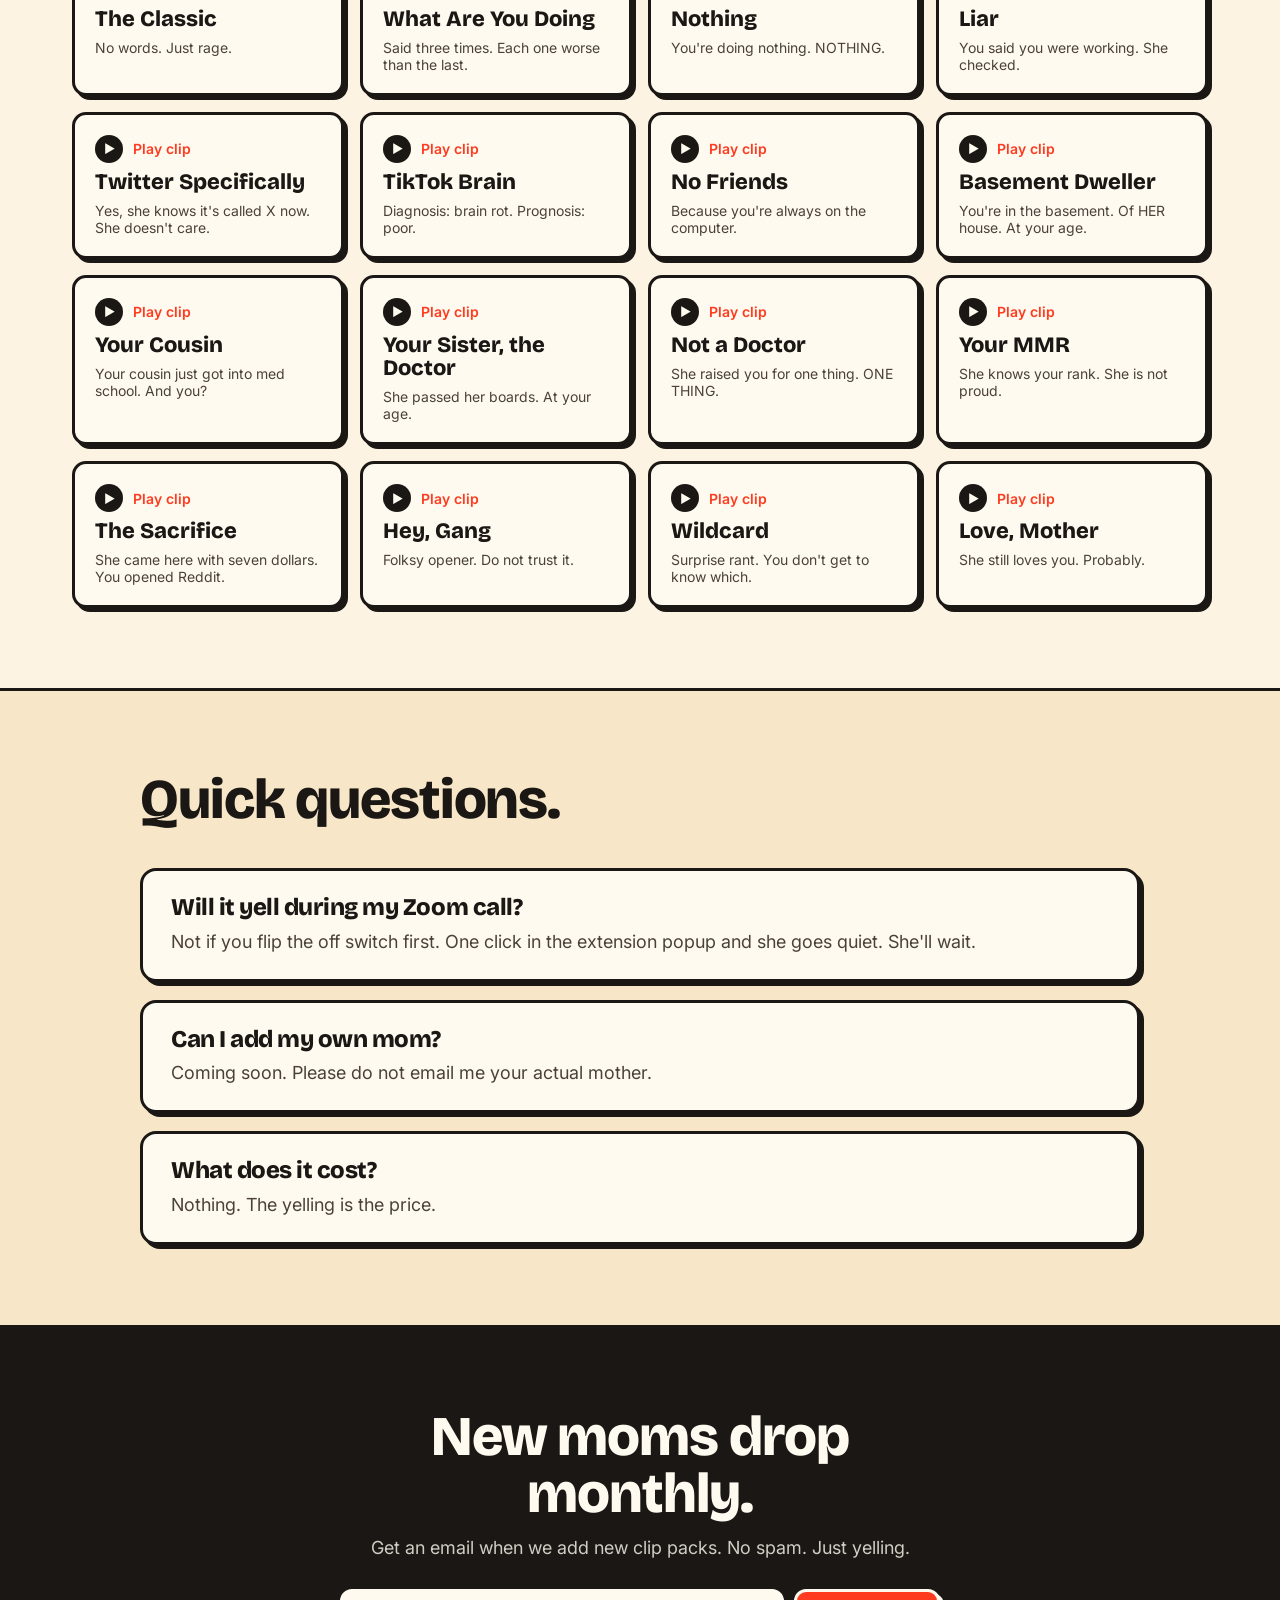
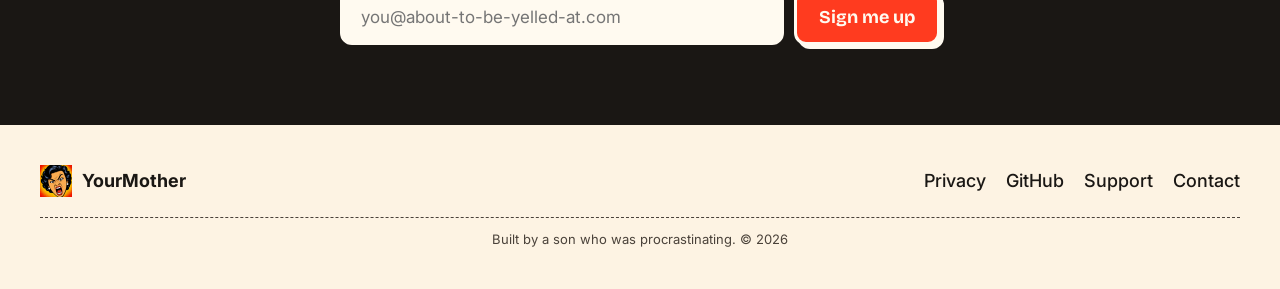
==== commit 7e458022: "Install Vercel Web Analytics Implemented Vercel Web Analytics for the YourMother website.  ## What w" ====
--- a/index.html
+++ b/index.html
@@ -105,6 +105,19 @@
       </div>
     </section>
 
+    <section class="signup">
+      <div class="signup-inner">
+        <h2>New moms drop monthly.</h2>
+        <p>Get an email when we add new clip packs. No spam. Just yelling.</p>
+        <form id="signup-form" class="signup-form" novalidate>
+          <label for="email" class="sr-only">Email address</label>
+          <input id="email" name="email" type="email" placeholder="you@about-to-be-yelled-at.com" required />
+          <button type="submit" class="btn btn-primary">Sign me up</button>
+        </form>
+        <p class="signup-success" id="signup-success" hidden>You're in the rotation. She'll be in touch.</p>
+      </div>
+    </section>
+
   </main>
 
   <footer class="footer">
@@ -125,5 +138,6 @@
 
   <audio id="audio-player" preload="none"></audio>
   <script src="script.js" defer></script>
+  <script defer src="https://cdn.vercel-insights.com/v1/script.js"></script>
 </body>
 </html>
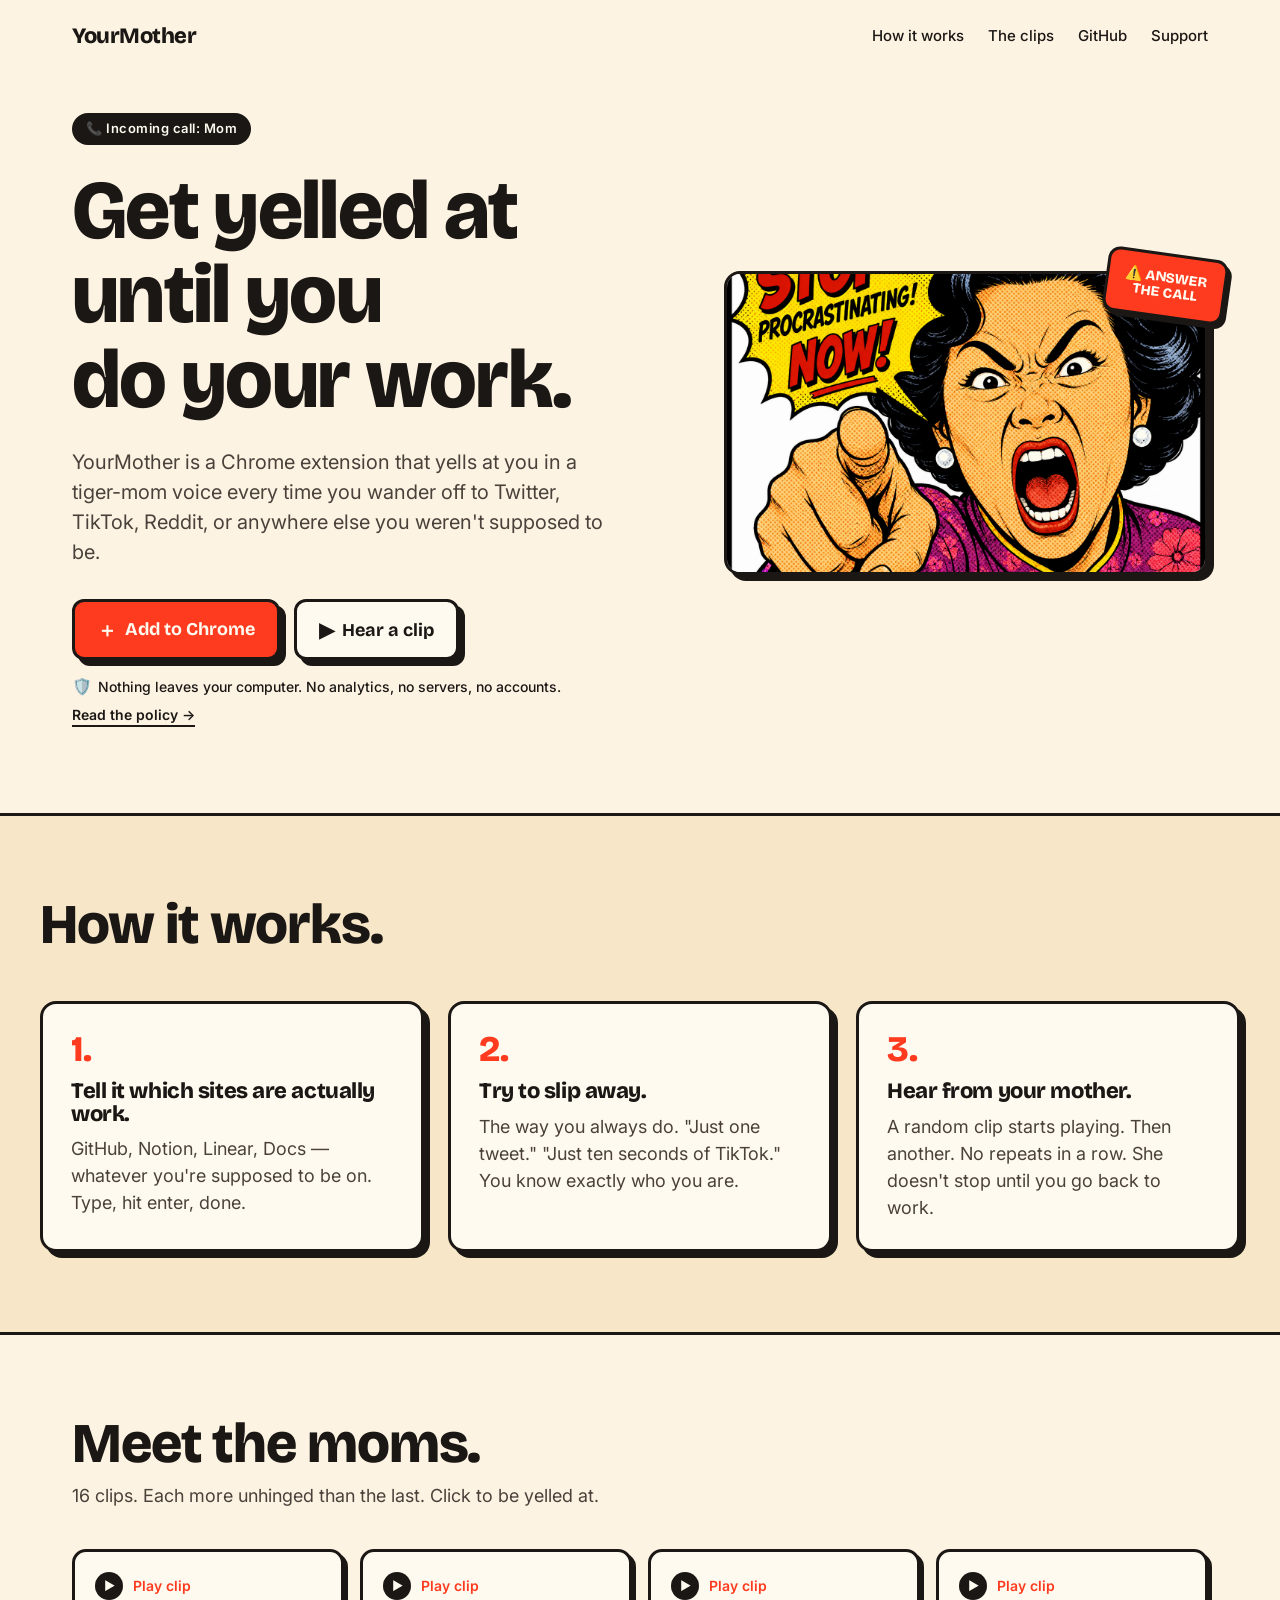
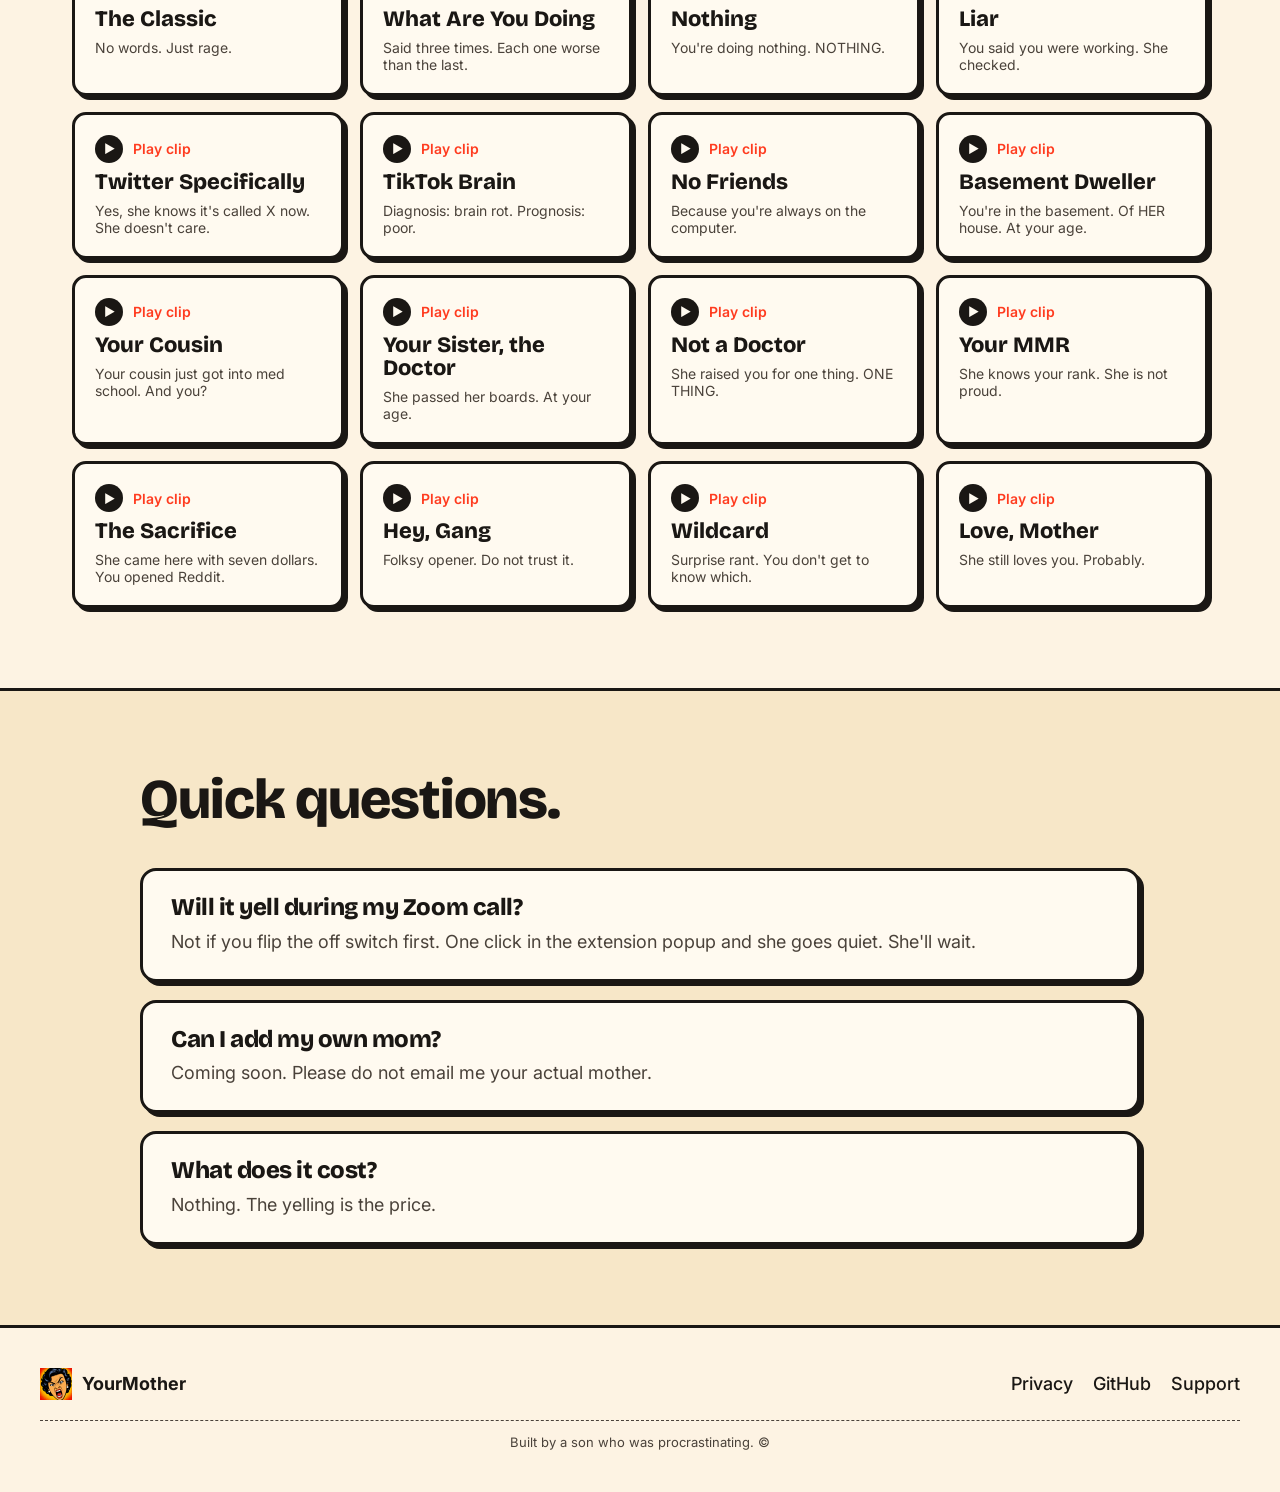
==== commit 552f330d: "footer: remove Contact link from all pages Co-Authored-By: Claude Opus 4.7 (1M context) <noreply@ant" ====
--- a/index.html
+++ b/index.html
@@ -105,19 +105,6 @@
       </div>
     </section>
 
-    <section class="signup">
-      <div class="signup-inner">
-        <h2>New moms drop monthly.</h2>
-        <p>Get an email when we add new clip packs. No spam. Just yelling.</p>
-        <form id="signup-form" class="signup-form" novalidate>
-          <label for="email" class="sr-only">Email address</label>
-          <input id="email" name="email" type="email" placeholder="you@about-to-be-yelled-at.com" required />
-          <button type="submit" class="btn btn-primary">Sign me up</button>
-        </form>
-        <p class="signup-success" id="signup-success" hidden>You're in the rotation. She'll be in touch.</p>
-      </div>
-    </section>
-
   </main>
 
   <footer class="footer">
@@ -130,7 +117,6 @@
         <a href="privacy.html">Privacy</a>
         <a href="https://github.com/romeohazel/yourmother" target="_blank" rel="noopener">GitHub</a>
         <a href="support.html">Support</a>
-        <a href="mailto:romeobrwn06@gmail.com">Contact</a>
       </nav>
       <p class="footer-fineprint">Built by a son who was procrastinating. © <span id="year"></span></p>
     </div>
@@ -138,6 +124,5 @@
 
   <audio id="audio-player" preload="none"></audio>
   <script src="script.js" defer></script>
-  <script defer src="https://cdn.vercel-insights.com/v1/script.js"></script>
 </body>
 </html>
--- a/styles.css
+++ b/styles.css
@@ -407,6 +407,7 @@
 .feed-loading { color: var(--ink-soft); }
 .feed-empty { color: var(--ink-soft); font-style: italic; }
 .feed-item {
+  position: relative;
   background: var(--paper);
   border: 3px solid var(--ink);
   border-radius: 16px;
@@ -414,6 +415,23 @@
   box-shadow: 4px 4px 0 var(--ink);
   margin-bottom: 16px;
 }
+.feed-delete {
+  position: absolute;
+  top: 14px;
+  right: 14px;
+  background: none;
+  border: none;
+  cursor: pointer;
+  color: var(--ink-soft);
+  padding: 4px;
+  border-radius: 6px;
+  display: flex;
+  align-items: center;
+  justify-content: center;
+  transition: color 0.1s, background 0.1s;
+}
+.feed-delete:hover { color: var(--alert); background: var(--cream-deep); }
+.feed-delete:disabled { opacity: 0.4; cursor: not-allowed; }
 .feed-meta {
   display: flex;
   align-items: center;
@@ -432,6 +450,7 @@
 .feed-badge--bug { background: var(--alert); color: var(--paper); }
 .feed-badge--feature { background: #2563eb; color: #fff; }
 .feed-badge--question { background: #16a34a; color: #fff; }
+.feed-badge--yell { background: var(--ink); color: var(--paper); }
 .feed-time { font-size: 13px; color: var(--ink-soft); }
 .feed-subject { font-family: "Bricolage Grotesque", sans-serif; font-weight: 800; font-size: 20px; line-height: 1.1; margin: 0 0 8px; }
 .feed-message { font-size: 16px; color: var(--ink-soft); margin: 0; white-space: pre-wrap; word-break: break-word; }
@@ -450,10 +469,14 @@
 @media (max-width: 540px) {
   body { font-size: 17px; }
   .nav { padding: 16px 20px; }
-  .nav-links { gap: 14px; font-size: 14px; }
-  .hero { padding: 20px 20px 50px; }
+  .nav-links { gap: 12px; font-size: 13px; }
+  .nav-links a:first-child { display: none; } /* "How it works" is too wide — drops to 3 links */
+  .hero { padding: 16px 20px 56px; gap: 28px; }
+  .hero-art { margin-top: 14px; } /* room for the sticker above the image */
+  .hero h1 { font-size: 40px; }
   .hero h1 br { display: none; }
-  .how, .clips, .signup { padding-left: 20px; padding-right: 20px; padding-top: 60px; padding-bottom: 60px; }
+  .lede { font-size: 18px; }
+  .how, .clips { padding-left: 20px; padding-right: 20px; padding-top: 60px; padding-bottom: 60px; }
   .clip-grid { grid-template-columns: 1fr; }
   .footer { padding: 30px 20px; }
 }
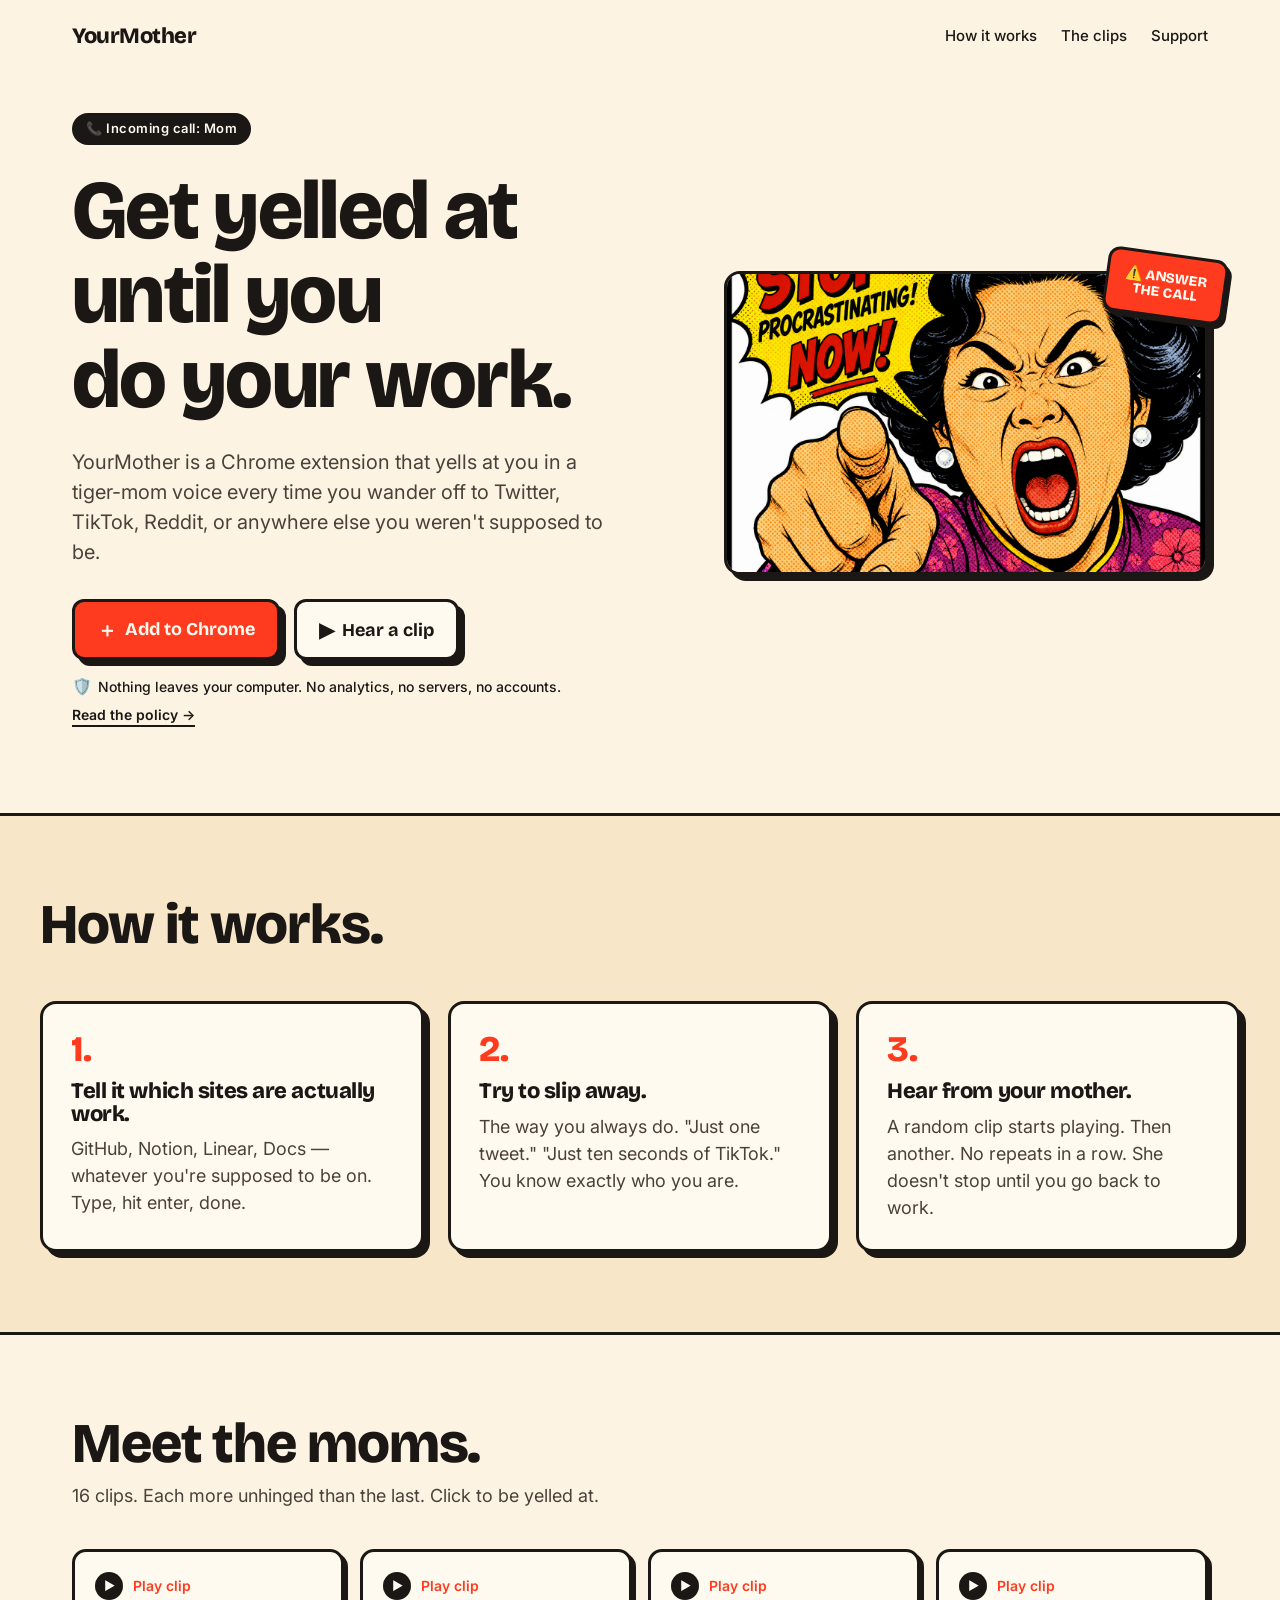
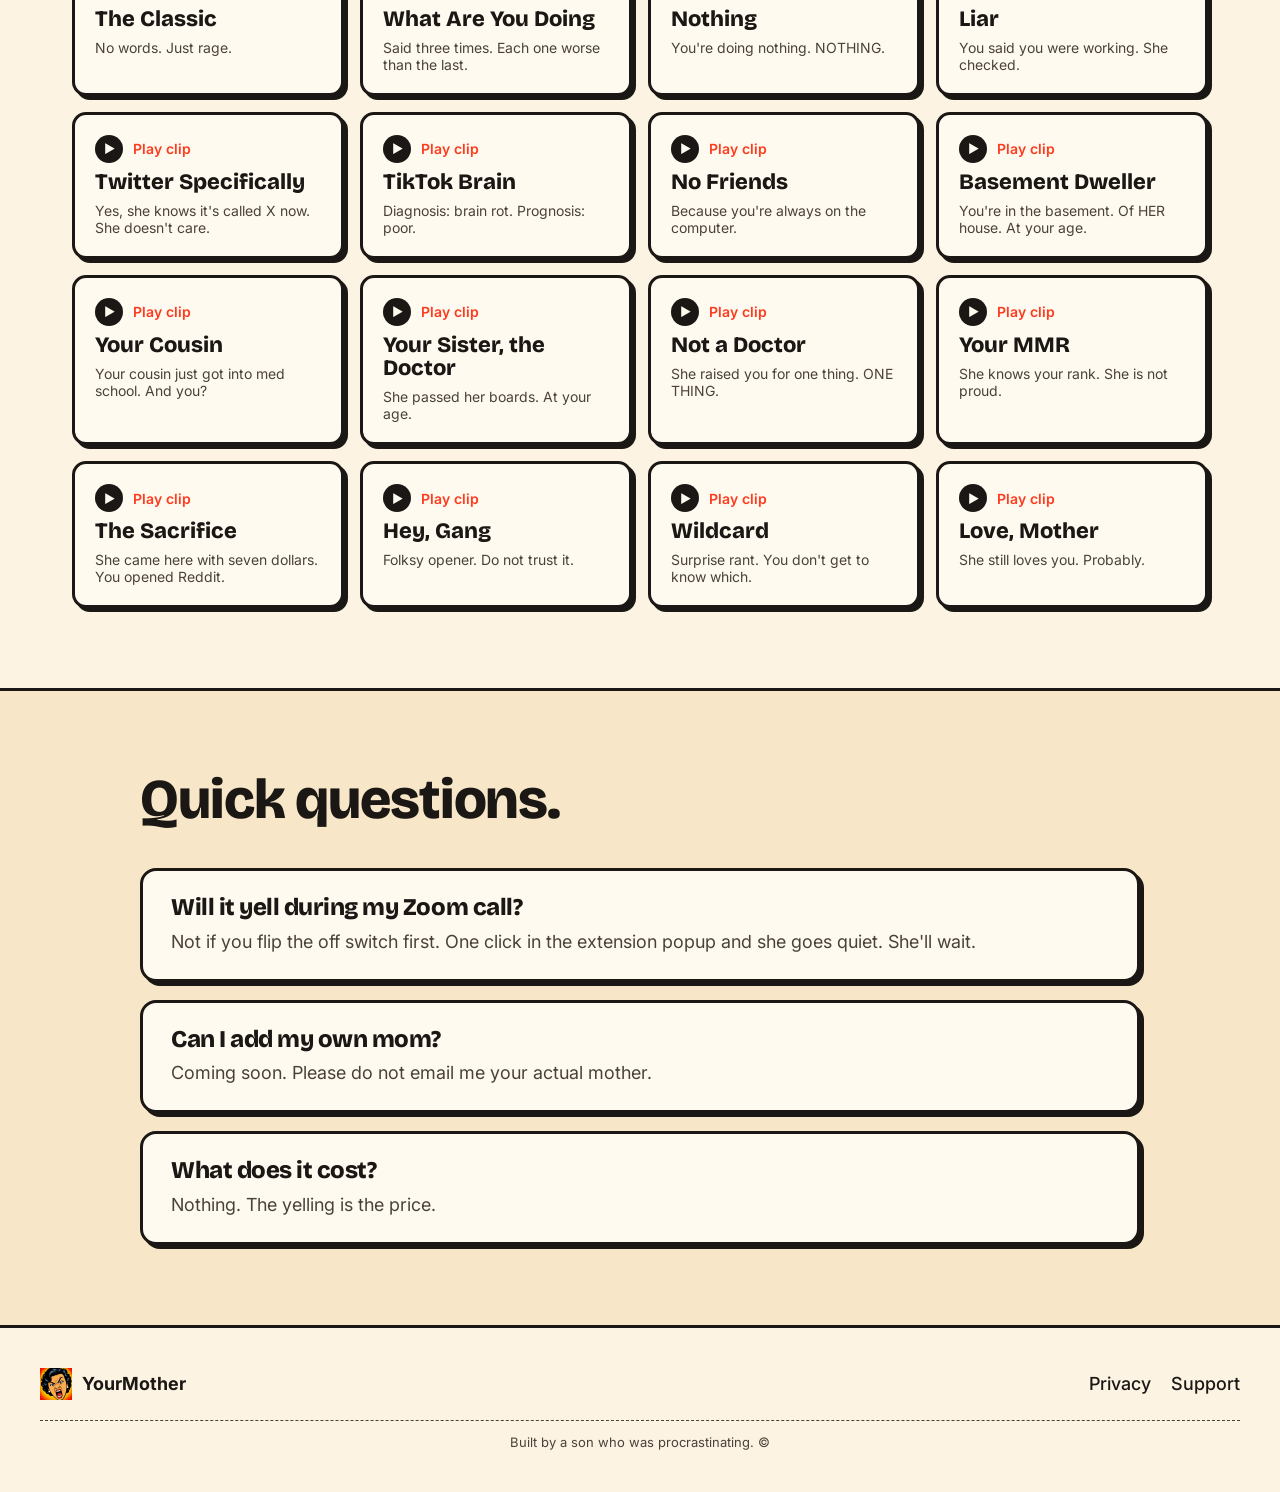
==== commit 9a49867e: "nav/footer: remove GitHub links, point privacy policy at support board Co-Authored-By: Claude Opus 4" ====
--- a/index.html
+++ b/index.html
@@ -26,7 +26,6 @@
     <nav class="nav-links">
       <a href="#how">How it works</a>
       <a href="#clips">The clips</a>
-      <a href="https://github.com/romeohazel/yourmother" target="_blank" rel="noopener">GitHub</a>
       <a href="support.html">Support</a>
     </nav>
   </header>
@@ -115,7 +114,6 @@
       </div>
       <nav class="footer-links">
         <a href="privacy.html">Privacy</a>
-        <a href="https://github.com/romeohazel/yourmother" target="_blank" rel="noopener">GitHub</a>
         <a href="support.html">Support</a>
       </nav>
       <p class="footer-fineprint">Built by a son who was procrastinating. © <span id="year"></span></p>
